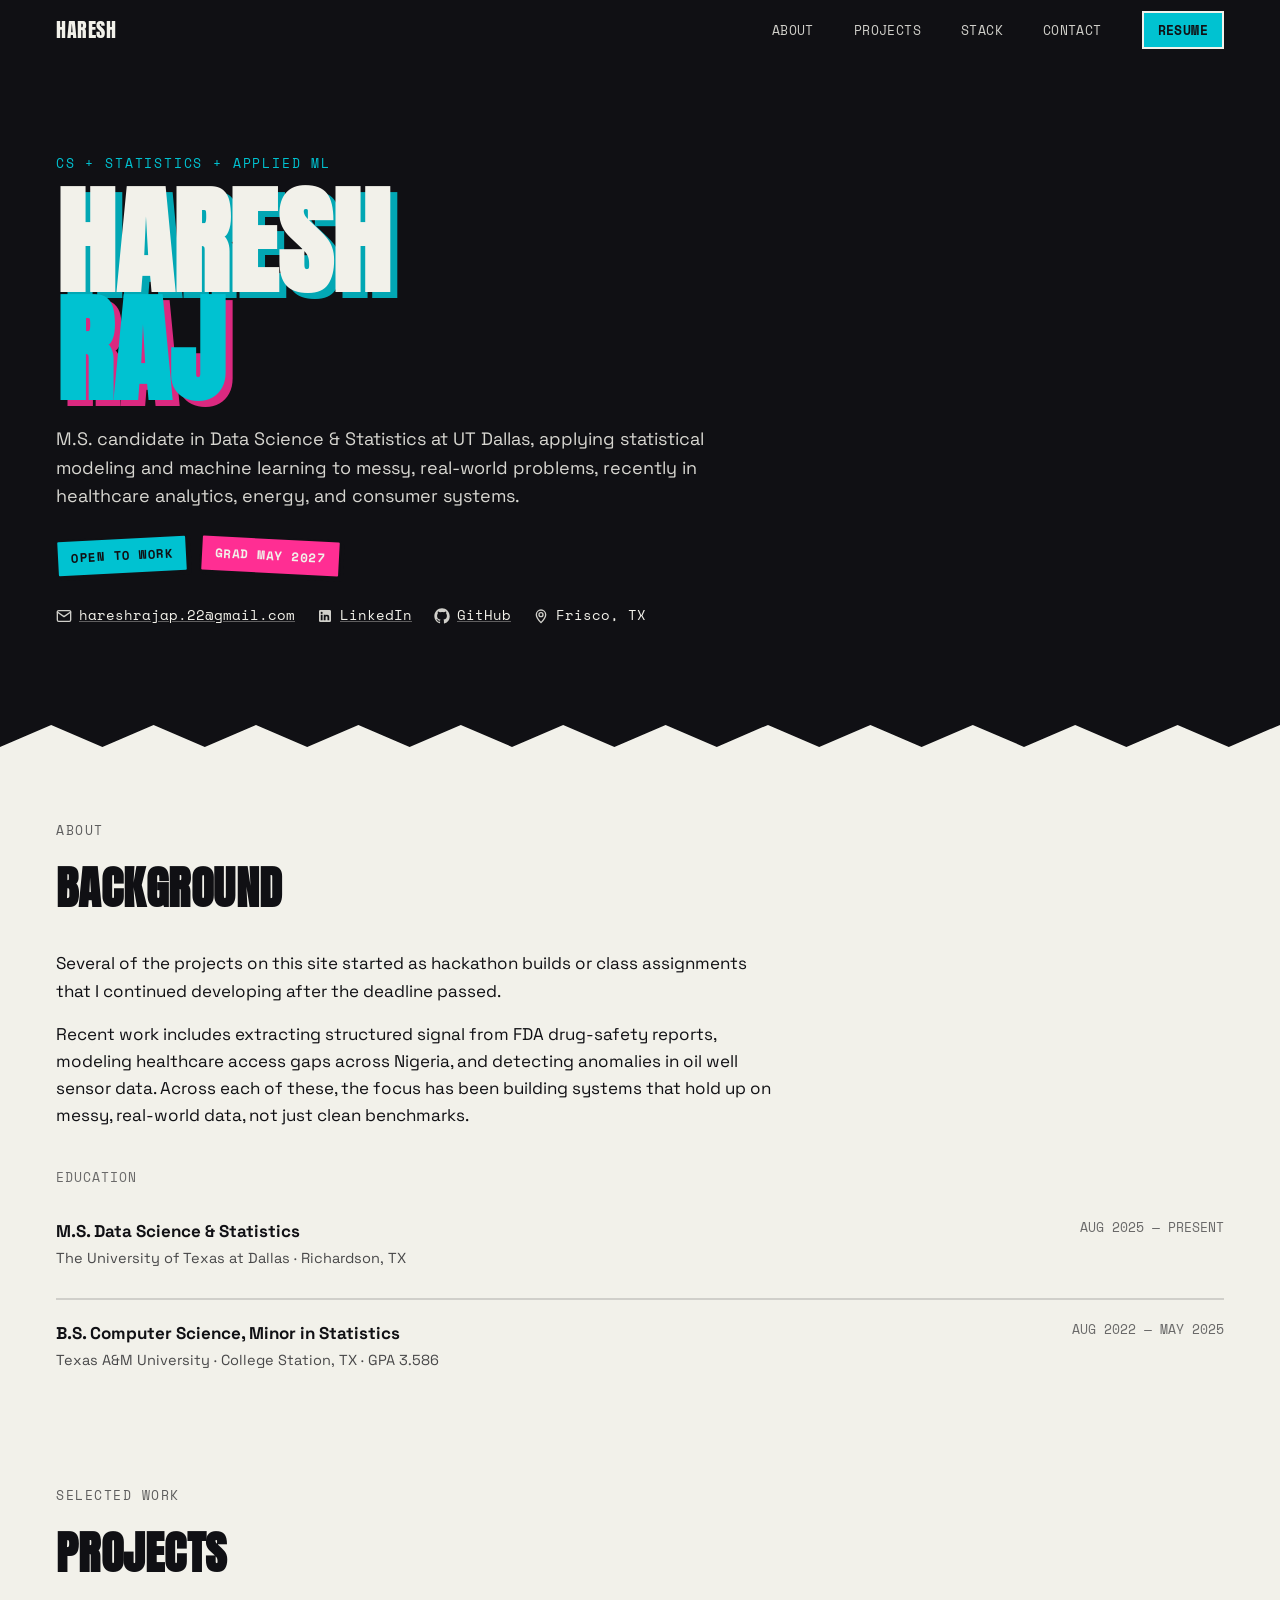
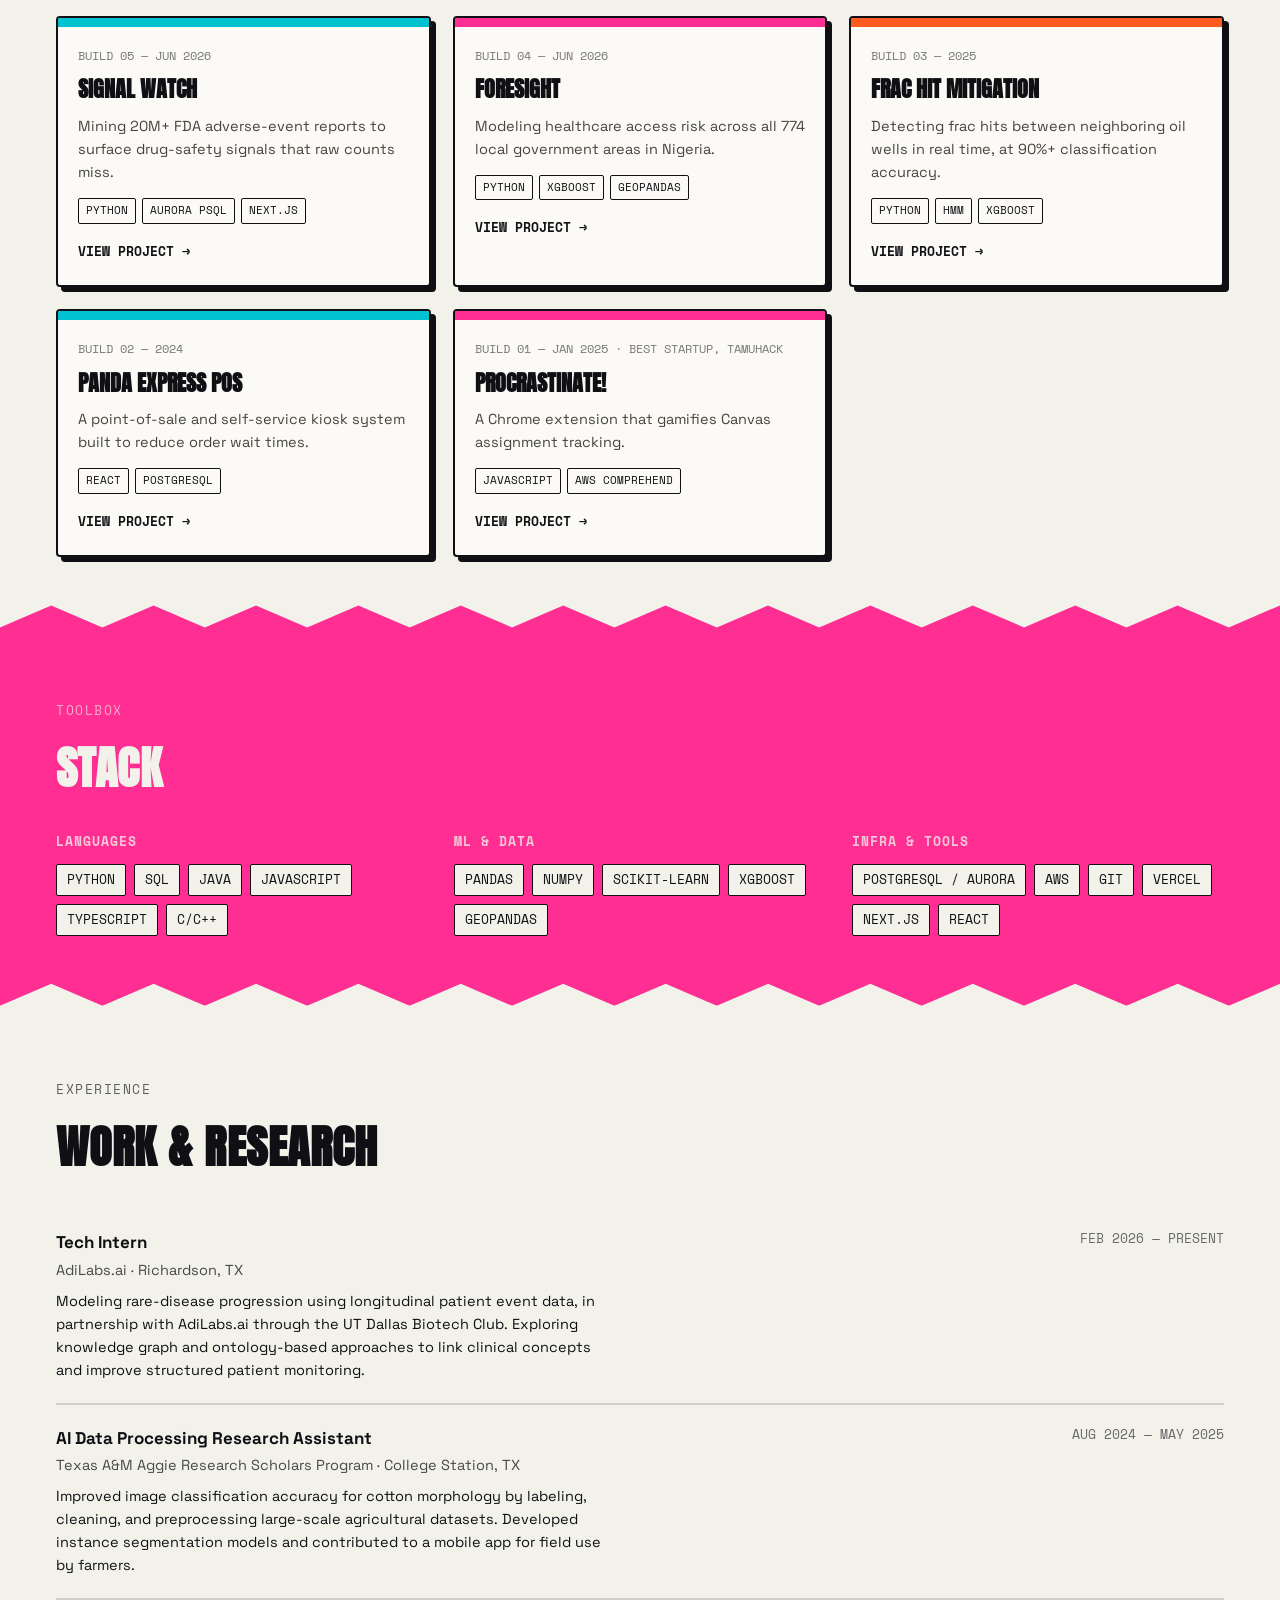
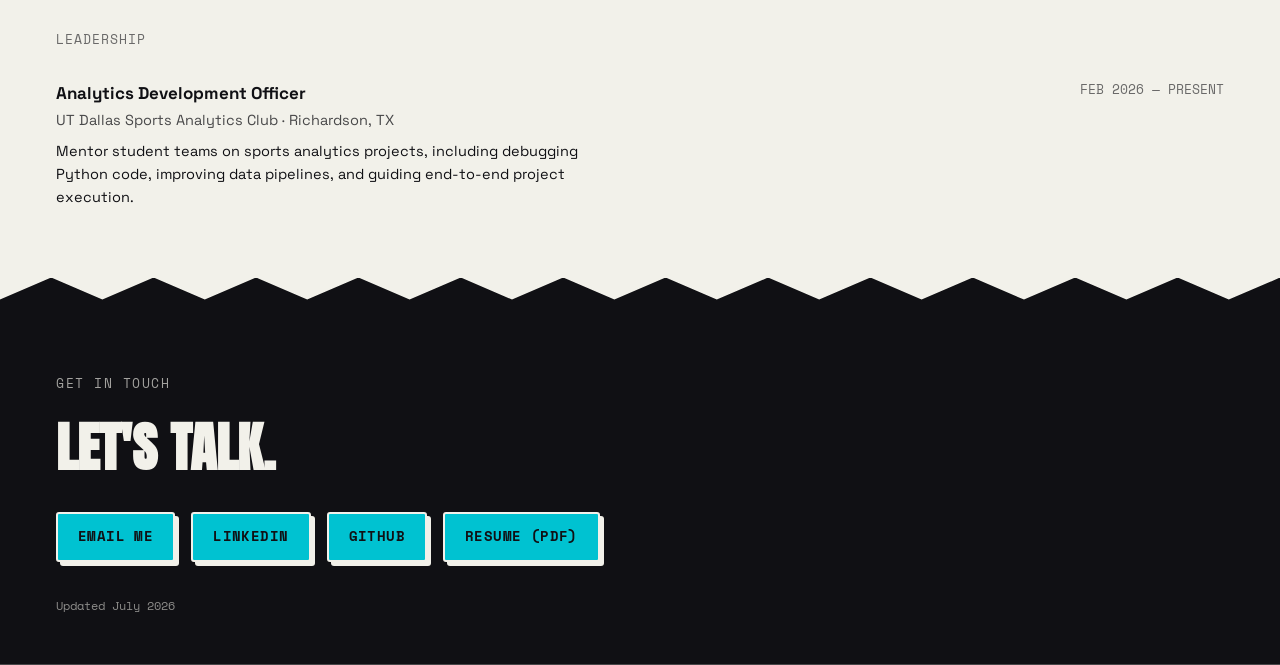
==== index.html @ c1912ec4 "Add files via upload" ====
<!DOCTYPE html>
<html lang="en">
<head>
<meta charset="UTF-8">
<meta name="viewport" content="width=device-width, initial-scale=1.0">
<title>Haresh Raj — Data Science &amp; Applied ML</title>
<meta name="description" content="Haresh Raj. M.S. Data Science &amp; Statistics candidate at UT Dallas. Projects in pharmacovigilance, healthcare access modeling, and applied ML.">
<link rel="preconnect" href="https://fonts.googleapis.com">
<link rel="preconnect" href="https://fonts.gstatic.com" crossorigin>
<link href="https://fonts.googleapis.com/css2?family=Anton&family=Space+Grotesk:wght@400;500;600;700&family=Space+Mono:wght@400;700&display=swap" rel="stylesheet">
<link rel="stylesheet" href="assets/style.css">
</head>
<body>

<nav class="nav">
  <div class="nav-inner">
    <a href="index.html" class="nav-logo">HARESH</a>
    <button class="nav-toggle mono" aria-label="Toggle menu">MENU</button>
    <ul class="nav-links">
      <li><a href="#about">About</a></li>
      <li><a href="#projects">Projects</a></li>
      <li><a href="#stack">Stack</a></li>
      <li><a href="#contact">Contact</a></li>
      <li><a class="btn-sm" href="assets/Haresh_Raj_Resume.pdf" target="_blank" rel="noopener">Resume</a></li>
    </ul>
  </div>
</nav>

<header class="hero panel-ink">
  <div class="wrap hero-inner">
    <p class="hero-eyebrow">CS + STATISTICS + APPLIED ML</p>
    <h1 class="hero-name">
      <span class="line l1" data-text="HARESH">HARESH</span>
      <span class="line l2" data-text="RAJ">RAJ</span>
    </h1>
    <p class="hero-sub">M.S. candidate in Data Science &amp; Statistics at UT Dallas, applying statistical modeling and machine learning to messy, real-world problems, recently in healthcare analytics, energy, and consumer systems.</p>
    <div class="hero-badges">
      <span class="sticker">Open to work</span>
      <span class="sticker secondary" style="transform: rotate(3deg);">Grad May 2027</span>
    </div>
    <div class="hero-contact">
      <a href="mailto:hareshrajap.22@gmail.com">
        <svg width="16" height="16" viewBox="0 0 24 24" fill="none" stroke="currentColor" stroke-width="2" stroke-linecap="round" stroke-linejoin="round"><rect x="2" y="4" width="20" height="16" rx="2"/><path d="m22 6-10 7L2 6"/></svg>
        hareshrajap.22@gmail.com
      </a>
      <a href="https://linkedin.com/in/haresh-raj-2aa63824a/" target="_blank" rel="noopener">
        <svg width="16" height="16" viewBox="0 0 24 24" fill="currentColor"><path d="M19 3a2 2 0 0 1 2 2v14a2 2 0 0 1-2 2H5a2 2 0 0 1-2-2V5a2 2 0 0 1 2-2h14zM8.34 18.34V10H5.67v8.34h2.67zM7 8.9a1.55 1.55 0 1 0 0-3.1 1.55 1.55 0 0 0 0 3.1zm11.34 9.44v-4.62c0-2.47-1.32-3.62-3.08-3.62-1.42 0-2.06.78-2.41 1.33v-1.14h-2.67c.04.75 0 8.05 0 8.05h2.67v-4.5c0-.24.02-.48.09-.65.2-.48.65-.98 1.4-.98.99 0 1.39.75 1.39 1.85v4.28h2.67z"/></svg>
        LinkedIn
      </a>
      <a href="https://github.com/hareshraj" target="_blank" rel="noopener">
        <svg width="16" height="16" viewBox="0 0 24 24" fill="currentColor"><path d="M12 .5C5.73.5.5 5.74.5 12.02c0 5.1 3.29 9.42 7.86 10.96.57.1.78-.25.78-.55 0-.27-.01-1.16-.02-2.1-3.2.7-3.88-1.36-3.88-1.36-.52-1.33-1.28-1.68-1.28-1.68-1.04-.71.08-.7.08-.7 1.15.08 1.76 1.18 1.76 1.18 1.03 1.75 2.7 1.25 3.36.96.1-.75.4-1.25.73-1.54-2.56-.29-5.26-1.28-5.26-5.7 0-1.26.45-2.29 1.18-3.1-.12-.29-.51-1.46.11-3.05 0 0 .97-.31 3.18 1.18a11.1 11.1 0 0 1 2.9-.39c.98 0 1.97.13 2.9.39 2.2-1.49 3.17-1.18 3.17-1.18.63 1.59.24 2.76.12 3.05.74.81 1.18 1.84 1.18 3.1 0 4.43-2.7 5.41-5.28 5.69.42.36.78 1.08.78 2.18 0 1.58-.01 2.85-.01 3.24 0 .3.2.66.79.55A10.53 10.53 0 0 0 23.5 12C23.5 5.74 18.27.5 12 .5z"/></svg>
        GitHub
      </a>
      <span class="loc">
        <svg width="16" height="16" viewBox="0 0 24 24" fill="none" stroke="currentColor" stroke-width="2" stroke-linecap="round" stroke-linejoin="round"><path d="M12 22s7-7.58 7-12a7 7 0 1 0-14 0c0 4.42 7 12 7 12z"/><circle cx="12" cy="10" r="3"/></svg>
        Frisco, TX
      </span>
    </div>
  </div>
</header>

<section id="about" class="panel-paper zig-top tight-bottom reveal">
  <div class="wrap">
    <p class="eyebrow">About</p>
    <h2 class="section-title">Background</h2>
    <div class="about-text">
      <p>Several of the projects on this site started as hackathon builds or class assignments that I continued developing after the deadline passed.</p>
      <p>Recent work includes extracting structured signal from FDA drug-safety reports, modeling healthcare access gaps across Nigeria, and detecting anomalies in oil well sensor data. Across each of these, the focus has been building systems that hold up on messy, real-world data, not just clean benchmarks.</p>
    </div>

    <p class="proj-section-label" style="margin-top:38px;">Education</p>
    <div class="exp-entry">
      <div class="exp-head">
        <span class="exp-role">M.S. Data Science &amp; Statistics</span>
        <span class="exp-date mono">AUG 2025 — PRESENT</span>
      </div>
      <p class="exp-org">The University of Texas at Dallas · Richardson, TX</p>
    </div>
    <div class="exp-entry">
      <div class="exp-head">
        <span class="exp-role">B.S. Computer Science, Minor in Statistics</span>
        <span class="exp-date mono">AUG 2022 — MAY 2025</span>
      </div>
      <p class="exp-org">Texas A&amp;M University · College Station, TX · GPA 3.586</p>
    </div>
  </div>
</section>

<section id="projects" class="panel-paper tight-top reveal">
  <div class="wrap">
    <p class="eyebrow">Selected work</p>
    <h2 class="section-title">Projects</h2>
    <div class="proj-grid">

      <a class="card" href="projects/signal-watch.html">
        <div class="card-strip" style="background: var(--cyan);"></div>
        <div class="card-body">
          <p class="card-file mono">BUILD 05 — JUN 2026</p>
          <h3 class="card-title">Signal Watch</h3>
          <p class="card-tagline">Mining 20M+ FDA adverse-event reports to surface drug-safety signals that raw counts miss.</p>
          <div class="card-tags"><span class="chip">Python</span><span class="chip">Aurora PSQL</span><span class="chip">Next.js</span></div>
          <span class="card-link">View project →</span>
        </div>
      </a>

      <a class="card" href="projects/foresight.html">
        <div class="card-strip" style="background: var(--pink);"></div>
        <div class="card-body">
          <p class="card-file mono">BUILD 04 — JUN 2026</p>
          <h3 class="card-title">Foresight</h3>
          <p class="card-tagline">Modeling healthcare access risk across all 774 local government areas in Nigeria.</p>
          <div class="card-tags"><span class="chip">Python</span><span class="chip">XGBoost</span><span class="chip">GeoPandas</span></div>
          <span class="card-link">View project →</span>
        </div>
      </a>

      <a class="card" href="projects/frac-hit-mitigation.html">
        <div class="card-strip" style="background: var(--orange);"></div>
        <div class="card-body">
          <p class="card-file mono">BUILD 03 — 2025</p>
          <h3 class="card-title">Frac Hit Mitigation</h3>
          <p class="card-tagline">Detecting frac hits between neighboring oil wells in real time, at 90%+ classification accuracy.</p>
          <div class="card-tags"><span class="chip">Python</span><span class="chip">HMM</span><span class="chip">XGBoost</span></div>
          <span class="card-link">View project →</span>
        </div>
      </a>

      <a class="card" href="projects/panda-express-pos.html">
        <div class="card-strip" style="background: var(--cyan);"></div>
        <div class="card-body">
          <p class="card-file mono">BUILD 02 — 2024</p>
          <h3 class="card-title">Panda Express POS</h3>
          <p class="card-tagline">A point-of-sale and self-service kiosk system built to reduce order wait times.</p>
          <div class="card-tags"><span class="chip">React</span><span class="chip">PostgreSQL</span></div>
          <span class="card-link">View project →</span>
        </div>
      </a>

      <a class="card" href="projects/procrastinate.html">
        <div class="card-strip" style="background: var(--pink);"></div>
        <div class="card-body">
          <p class="card-file mono">BUILD 01 — JAN 2025 · BEST STARTUP, TAMUHACK</p>
          <h3 class="card-title">ProcrastiNATE!</h3>
          <p class="card-tagline">A Chrome extension that gamifies Canvas assignment tracking.</p>
          <div class="card-tags"><span class="chip">JavaScript</span><span class="chip">AWS Comprehend</span></div>
          <span class="card-link">View project →</span>
        </div>
      </a>

    </div>
  </div>
</section>

<section id="stack" class="panel-pink zig-top reveal">
  <div class="wrap">
    <p class="eyebrow">Toolbox</p>
    <h2 class="section-title">Stack</h2>
    <div class="stack-grid">
      <div class="stack-group">
        <h3 class="mono">Languages</h3>
        <div class="chip-row">
          <span class="chip">Python</span><span class="chip">SQL</span><span class="chip">Java</span><span class="chip">JavaScript</span><span class="chip">TypeScript</span><span class="chip">C/C++</span>
        </div>
      </div>
      <div class="stack-group">
        <h3 class="mono">ML &amp; Data</h3>
        <div class="chip-row">
          <span class="chip">pandas</span><span class="chip">NumPy</span><span class="chip">scikit-learn</span><span class="chip">XGBoost</span><span class="chip">GeoPandas</span>
        </div>
      </div>
      <div class="stack-group">
        <h3 class="mono">Infra &amp; Tools</h3>
        <div class="chip-row">
          <span class="chip">PostgreSQL / Aurora</span><span class="chip">AWS</span><span class="chip">Git</span><span class="chip">Vercel</span><span class="chip">Next.js</span><span class="chip">React</span>
        </div>
      </div>
    </div>
  </div>
</section>

<section class="panel-paper zig-top reveal">
  <div class="wrap">
    <p class="eyebrow">Experience</p>
    <h2 class="section-title">Work &amp; Research</h2>

    <div class="exp-entry">
      <div class="exp-head">
        <span class="exp-role">Tech Intern</span>
        <span class="exp-date mono">FEB 2026 — PRESENT</span>
      </div>
      <p class="exp-org">AdiLabs.ai · Richardson, TX</p>
      <p class="exp-desc">Modeling rare-disease progression using longitudinal patient event data, in partnership with AdiLabs.ai through the UT Dallas Biotech Club. Exploring knowledge graph and ontology-based approaches to link clinical concepts and improve structured patient monitoring.</p>
    </div>

    <div class="exp-entry">
      <div class="exp-head">
        <span class="exp-role">AI Data Processing Research Assistant</span>
        <span class="exp-date mono">AUG 2024 — MAY 2025</span>
      </div>
      <p class="exp-org">Texas A&amp;M Aggie Research Scholars Program · College Station, TX</p>
      <p class="exp-desc">Improved image classification accuracy for cotton morphology by labeling, cleaning, and preprocessing large-scale agricultural datasets. Developed instance segmentation models and contributed to a mobile app for field use by farmers.</p>
    </div>

    <p class="proj-section-label" style="margin-top:30px;">Leadership</p>
    <div class="exp-entry">
      <div class="exp-head">
        <span class="exp-role">Analytics Development Officer</span>
        <span class="exp-date mono">FEB 2026 — PRESENT</span>
      </div>
      <p class="exp-org">UT Dallas Sports Analytics Club · Richardson, TX</p>
      <p class="exp-desc">Mentor student teams on sports analytics projects, including debugging Python code, improving data pipelines, and guiding end-to-end project execution.</p>
    </div>
  </div>
</section>

<footer id="contact" class="panel-ink zig-top reveal">
  <div class="wrap">
    <p class="eyebrow">Get in touch</p>
    <h2 class="footer-title">Let's talk.</h2>
    <div class="footer-links">
      <a class="btn on-dark" href="mailto:hareshrajap.22@gmail.com">Email me</a>
      <a class="btn on-dark" href="https://linkedin.com/in/haresh-raj-2aa63824a/" target="_blank" rel="noopener">LinkedIn</a>
      <a class="btn on-dark" href="https://github.com/hareshraj" target="_blank" rel="noopener">GitHub</a>
      <a class="btn on-dark" href="assets/Haresh_Raj_Resume.pdf" target="_blank" rel="noopener">Resume (PDF)</a>
    </div>
    <p class="footer-bottom">Updated July 2026</p>
  </div>
</footer>

<script src="assets/main.js"></script>
</body>
</html>
---- assets/style.css ----
/* ============================================
   Haresh Raj — Portfolio
   Design system: bold color-blocked panels,
   halftone texture, jagged panel seams, sticker tags.
   ============================================ */

:root{
  --ink: #101014;
  --paper: #F2F1EA;
  --orange: #FF5A1F;
  --pink: #FF2E93;
  --cyan: #00C2D1;
  --line: rgba(16,16,20,0.14);

  /* color roles: cyan primary, pink secondary, orange used sparingly as a third accent */
  --primary: var(--cyan);
  --secondary: var(--pink);
  --tertiary: var(--orange);

  --font-display: 'Anton', sans-serif;
  --font-body: 'Space Grotesk', sans-serif;
  --font-mono: 'Space Mono', monospace;
}

*, *::before, *::after{ box-sizing: border-box; }
html{ scroll-behavior: smooth; }
body{
  margin: 0;
  background: var(--paper);
  color: var(--ink);
  font-family: var(--font-body);
  font-size: 16px;
  line-height: 1.6;
  -webkit-font-smoothing: antialiased;
}
img{ max-width: 100%; display: block; }
a{ color: inherit; }
h1, h2, h3{ margin: 0; }
p{ margin: 0; }

a:focus-visible, button:focus-visible, .card:focus-visible{
  outline: 3px solid var(--orange);
  outline-offset: 3px;
}

.mono{ font-family: var(--font-mono); }
.display{ font-family: var(--font-display); text-transform: uppercase; letter-spacing: 0.01em; }

.wrap{
  max-width: 1240px;
  margin: 0 auto;
  padding: 0 36px;
}

/* ---------- nav ---------- */
.nav{
  position: sticky;
  top: 0;
  z-index: 50;
  background: var(--ink);
  border-bottom: 3px solid var(--ink);
}
.nav-inner{
  max-width: 1240px;
  margin: 0 auto;
  padding: 14px 36px;
  display: flex;
  align-items: center;
  justify-content: space-between;
}
.nav-logo{
  color: var(--paper);
  font-family: var(--font-display);
  font-size: 20px;
  letter-spacing: 0.03em;
  text-decoration: none;
}
.nav-links{
  display: flex;
  align-items: center;
  gap: 40px;
  list-style: none;
  margin: 0;
  padding: 0;
}
.nav-links a{
  color: var(--paper);
  text-decoration: none;
  font-family: var(--font-mono);
  font-size: 13px;
  letter-spacing: 0.03em;
  text-transform: uppercase;
  opacity: 0.85;
}
.nav-links a:hover{ opacity: 1; color: var(--cyan); }
.nav-links .btn-sm{
  background: var(--primary);
  color: var(--ink);
  padding: 7px 14px;
  border: 2px solid var(--paper);
  opacity: 1;
  font-weight: 700;
}
.nav-toggle{
  display: none;
  background: none;
  border: 2px solid var(--paper);
  color: var(--paper);
  font-family: var(--font-mono);
  font-size: 12px;
  padding: 6px 10px;
  cursor: pointer;
}
@media (max-width: 720px){
  .nav-links{
    position: fixed;
    top: 53px; left: 0; right: 0;
    background: var(--ink);
    flex-direction: column;
    align-items: flex-start;
    gap: 0;
    padding: 0;
    max-height: 0;
    overflow: hidden;
    transition: max-height 0.25s ease;
    border-bottom: 3px solid var(--primary);
  }
  .nav-links.open{ max-height: 320px; }
  .nav-links li{ width: 100%; }
  .nav-links a{ display: block; padding: 14px 28px; border-top: 1px solid rgba(242,241,234,0.12); }
  .nav-toggle{ display: block; }
}

/* ---------- sticker / badge ---------- */
.sticker{
  display: inline-block;
  font-family: var(--font-mono);
  font-weight: 700;
  font-size: 12.5px;
  letter-spacing: 0.04em;
  text-transform: uppercase;
  padding: 7px 13px;
  border: 2.5px solid var(--ink);
  border-radius: 3px;
  box-shadow: 3px 3px 0 var(--ink);
  background: var(--primary);
  color: var(--ink);
  transform: rotate(-3deg);
}
.sticker.secondary{ background: var(--secondary); color: var(--paper); }
.sticker.tertiary{ background: var(--tertiary); color: var(--ink); }

/* ---------- buttons ---------- */
.btn{
  display: inline-flex;
  align-items: center;
  gap: 8px;
  font-family: var(--font-mono);
  font-weight: 700;
  font-size: 13.5px;
  letter-spacing: 0.03em;
  text-transform: uppercase;
  text-decoration: none;
  padding: 12px 20px;
  border: 2.5px solid var(--ink);
  border-radius: 3px;
  background: var(--paper);
  color: var(--ink);
  box-shadow: 4px 4px 0 var(--ink);
  transition: transform 0.15s ease, box-shadow 0.15s ease;
  cursor: pointer;
}
.btn:hover{ transform: translate(-2px,-2px); box-shadow: 6px 6px 0 var(--ink); }
.btn.solid{ background: var(--ink); color: var(--paper); }
.btn.on-dark{ background: var(--primary); color: var(--ink); box-shadow: 4px 4px 0 var(--paper); border-color: var(--paper); }
.btn.on-dark:hover{ box-shadow: 6px 6px 0 var(--paper); }

/* ---------- section / panel system ---------- */
section{ position: relative; padding: 76px 0 70px; }

.panel-ink{ background: var(--ink); color: var(--paper); }
.panel-cyan{ background: var(--cyan); color: var(--ink); }
.panel-pink{ background: var(--pink); color: var(--paper); }
.panel-orange{ background: var(--orange); color: var(--ink); }
.panel-paper{ background: var(--paper); color: var(--ink); }

/* jagged seam biting into the section above */
.zig-top{
  margin-top: -22px;
  clip-path: polygon(
    0% 22px, 4% 0, 8% 22px, 12% 0, 16% 22px, 20% 0, 24% 22px, 28% 0,
    32% 22px, 36% 0, 40% 22px, 44% 0, 48% 22px, 52% 0, 56% 22px, 60% 0,
    64% 22px, 68% 0, 72% 22px, 76% 0, 80% 22px, 84% 0, 88% 22px, 92% 0,
    96% 22px, 100% 0, 100% 100%, 0 100%
  );
  padding-top: 96px;
}


.tight-bottom{ padding-bottom: 40px; }
.tight-top{ padding-top: 46px; }

.eyebrow{
  font-family: var(--font-mono);
  font-size: 12.5px;
  letter-spacing: 0.12em;
  text-transform: uppercase;
  opacity: 0.65;
  margin: 0 0 10px;
}
.section-title{
  font-family: var(--font-display);
  font-size: clamp(30px, 4.6vw, 46px);
  text-transform: uppercase;
  letter-spacing: 0.01em;
  margin: 0 0 26px;
}

/* ---------- reveal ---------- */
/* Visible by default. JS adds .pre on load (hides, ready to animate),
   then .in on scroll-into-view. If JS fails to load, content just
   stays visible with no animation, instead of staying hidden forever. */
.reveal.pre{ opacity: 0; transform: translateY(16px); }
.reveal.pre.in{ opacity: 1; transform: none; }
.reveal{ transition: opacity 0.55s ease, transform 0.55s ease; }
@media (prefers-reduced-motion: reduce){ .reveal.pre{ opacity: 1; transform: none; transition: none; } }

/* ---------- hero ---------- */
.hero{
  padding-top: 90px;
  padding-bottom: 120px;
  position: relative;
  overflow: hidden;
}
.hero-inner{ position: relative; z-index: 2; }
.hero-eyebrow{
  font-family: var(--font-mono);
  font-size: 13px;
  letter-spacing: 0.14em;
  text-transform: uppercase;
  color: var(--primary);
  margin: 0 0 14px;
}
.hero-name{
  font-family: var(--font-display);
  font-size: clamp(52px, 11vw, 118px);
  line-height: 0.92;
  text-transform: uppercase;
  margin: 0 0 20px;
}
.hero-name .line{
  position: relative;
  z-index: 1;
  display: block;
}
.hero-name .line::before{
  content: attr(data-text);
  position: absolute;
  left: 7px; top: 6px;
  z-index: -1;
  opacity: 0.85;
}
.hero-name .line.l1{ color: var(--paper); }
.hero-name .line.l1::before{ color: var(--primary); }
.hero-name .line.l2{ color: var(--primary); }
.hero-name .line.l2::before{ color: var(--secondary); }
.hero-sub{
  max-width: 56ch;
  font-size: 18px;
  color: rgba(242,241,234,0.88);
  margin: 0 0 26px;
}
.hero-badges{ display: flex; flex-wrap: wrap; gap: 12px; margin-bottom: 30px; }
.hero-contact{
  display: flex; flex-wrap: wrap; align-items: center; gap: 8px 22px;
  font-family: var(--font-mono); font-size: 13.5px;
}
.hero-contact a{
  display: inline-flex; align-items: center; gap: 7px;
  text-decoration: underline; text-decoration-color: rgba(242,241,234,0.35); color: var(--paper);
}
.hero-contact a:hover{ text-decoration-color: var(--primary); color: var(--primary); }
.hero-contact a svg{ flex-shrink: 0; opacity: 0.85; }
.hero-contact a:hover svg{ opacity: 1; }
.hero-contact .loc{
  display: inline-flex; align-items: center; gap: 7px;
  color: var(--paper);
}
.hero-contact .loc svg{ flex-shrink: 0; opacity: 0.85; }

/* ---------- about ---------- */
.about-text{ max-width: 66ch; font-size: 17px; }
.about-text p{ margin: 0 0 16px; }
.stat-row{ display: flex; flex-wrap: wrap; gap: 14px; margin-top: 28px; }
.stat{
  border: 2.5px solid var(--ink); border-radius: 3px;
  padding: 12px 16px; min-width: 140px;
}
.stat b{ display: block; font-family: var(--font-display); font-size: 26px; }
.stat span{ font-family: var(--font-mono); font-size: 11.5px; text-transform: uppercase; letter-spacing: 0.04em; opacity: 0.7; }

/* ---------- currently strip ---------- */
.now-list{ list-style: none; margin: 0; padding: 0; display: grid; gap: 14px; }
.now-list li{
  display: flex; gap: 12px; align-items: baseline;
  font-size: 16px; font-weight: 500;
  padding-bottom: 14px; border-bottom: 2px solid rgba(16,16,20,0.18);
}
.now-list li:last-child{ border-bottom: none; padding-bottom: 0; }
.now-list .tag-mark{
  font-family: var(--font-mono); font-size: 12px; font-weight: 700;
  background: var(--ink); color: var(--cyan);
  padding: 2px 7px; border-radius: 2px; flex-shrink: 0;
}

/* ---------- project grid ---------- */
.proj-grid{
  display: grid;
  grid-template-columns: repeat(auto-fit, minmax(280px, 1fr));
  gap: 22px;
}
.card{
  display: block; text-decoration: none; color: var(--ink);
  background: #FBFAF6;
  border: 2.5px solid var(--ink);
  border-radius: 4px;
  box-shadow: 5px 5px 0 var(--ink);
  overflow: hidden;
  transition: transform 0.2s ease, box-shadow 0.2s ease;
}
.card:hover{ transform: translate(-3px,-4px) rotate(-0.4deg); box-shadow: 8px 9px 0 var(--ink); }
.card-strip{ height: 9px; }
.card-body{ padding: 20px 20px 22px; }
.card-file{ font-family: var(--font-mono); font-size: 11.5px; opacity: 0.55; margin-bottom: 6px; }
.card-title{ font-family: var(--font-display); font-size: 22px; text-transform: uppercase; margin-bottom: 8px; }
.card-tagline{ font-size: 14.5px; margin-bottom: 14px; color: #45443c; }
.card-tags{ display: flex; flex-wrap: wrap; gap: 6px; margin-bottom: 14px; }
.chip{
  font-family: var(--font-mono); font-size: 11px; text-transform: uppercase;
  border: 1.5px solid var(--ink); border-radius: 2px; padding: 3px 7px;
}
.card-link{ font-family: var(--font-mono); font-size: 13px; font-weight: 700; text-transform: uppercase; }

/* ---------- stack / skills ---------- */
.stack-grid{ display: grid; grid-template-columns: repeat(auto-fit, minmax(220px, 1fr)); gap: 26px; }
.stack-group h3{
  font-family: var(--font-mono); font-size: 13px; text-transform: uppercase;
  letter-spacing: 0.08em; margin: 0 0 12px; opacity: 0.8;
}
.chip-row{ display: flex; flex-wrap: wrap; gap: 8px; }
.chip-row .chip{
  background: var(--paper); border-color: var(--ink); color: var(--ink); font-size: 12.5px; padding: 5px 10px;
}

/* ---------- experience ---------- */
.exp-entry{ padding: 20px 0; border-bottom: 2px solid rgba(16,16,20,0.15); }
.exp-entry:last-child{ border-bottom: none; }
.exp-head{ display: flex; justify-content: space-between; flex-wrap: wrap; gap: 4px 14px; }
.exp-role{ font-weight: 700; font-size: 17px; }
.exp-org{ font-size: 14.5px; opacity: 0.75; margin: 2px 0 8px; }
.exp-date{ font-family: var(--font-mono); font-size: 12.5px; opacity: 0.6; }
.exp-desc{ font-size: 14.5px; max-width: 62ch; }

/* ---------- footer ---------- */
footer.panel-ink{ padding-bottom: 50px; }
.footer-title{
  font-family: var(--font-display); font-size: clamp(30px,6vw,54px);
  text-transform: uppercase; color: var(--paper); margin-bottom: 22px;
}
.footer-links{ display: flex; flex-wrap: wrap; gap: 16px; margin-bottom: 34px; }
.footer-bottom{
  font-family: var(--font-mono); font-size: 12px; opacity: 0.55; color: var(--paper);
}

/* ============================================
   Project subpage
   ============================================ */
.proj-hero{ padding-top: 46px; padding-bottom: 60px; }
.back-link{
  display: inline-flex; align-items: center; gap: 6px;
  font-family: var(--font-mono); font-size: 12.5px; text-transform: uppercase;
  color: currentColor; text-decoration: none; opacity: 0.75; margin-bottom: 26px;
}
.back-link:hover{ opacity: 1; color: var(--primary); }
.proj-title{
  font-family: var(--font-display); font-size: clamp(38px, 7vw, 70px);
  text-transform: uppercase; color: currentColor; margin-bottom: 14px; line-height: 1;
}
.proj-tagline{ font-size: 17px; color: currentColor; opacity: 0.85; max-width: 58ch; margin-bottom: 22px; }
.proj-meta-label{ font-family: var(--font-mono); color: currentColor; opacity: 0.65; font-size: 12.5px; letter-spacing: 0.08em; margin-bottom: 10px; }
.proj-meta-row{ display: flex; flex-wrap: wrap; gap: 8px; margin-bottom: 26px; }
.proj-meta-row .chip{ border-color: currentColor; color: currentColor; opacity: 0.9; }
.proj-links{ display: flex; gap: 14px; flex-wrap: wrap; }

.shot-frame{
  position: relative;
  border: 3px solid var(--ink);
  border-radius: 4px;
  background: #FBFAF6;
  box-shadow: 6px 6px 0 var(--ink);
  aspect-ratio: 16/10;
  overflow: hidden;
  margin: -66px 0 0;
}
.shot-frame img{ width: 100%; height: 100%; object-fit: cover; }
.shot-placeholder{
  display: none;
  height: 100%; width: 100%;
  flex-direction: column; align-items: center; justify-content: center;
  gap: 10px; text-align: center; padding: 30px;
  background:
    repeating-linear-gradient(45deg, rgba(16,16,20,0.05), rgba(16,16,20,0.05) 10px, transparent 10px, transparent 20px);
}
.shot-placeholder p{ font-family: var(--font-mono); font-size: 13px; color: #55523f; }
.shot-placeholder code{
  background: var(--ink); color: var(--cyan); padding: 3px 8px; border-radius: 2px; font-size: 12px;
}

.proj-body{ max-width: 68ch; font-size: 16.5px; }
.proj-body p{ margin: 0 0 18px; }
.proj-content{ padding-top: 32px; }
.proj-section-label{
  font-family: var(--font-mono); font-size: 12.5px; text-transform: uppercase;
  letter-spacing: 0.08em; opacity: 0.6; margin: 34px 0 10px;
}

.proj-nav{
  display: flex; justify-content: space-between; align-items: center;
  padding: 30px 0; border-top: 2.5px solid var(--ink); margin-top: 20px; flex-wrap: wrap; gap: 14px;
}
.proj-nav a{
  font-family: var(--font-mono); font-size: 13px; text-transform: uppercase; text-decoration: none; font-weight: 700;
}
.proj-nav a:hover{ color: var(--primary); }

@media (max-width: 640px){
  .shot-frame{ margin-top: -30px; }
}
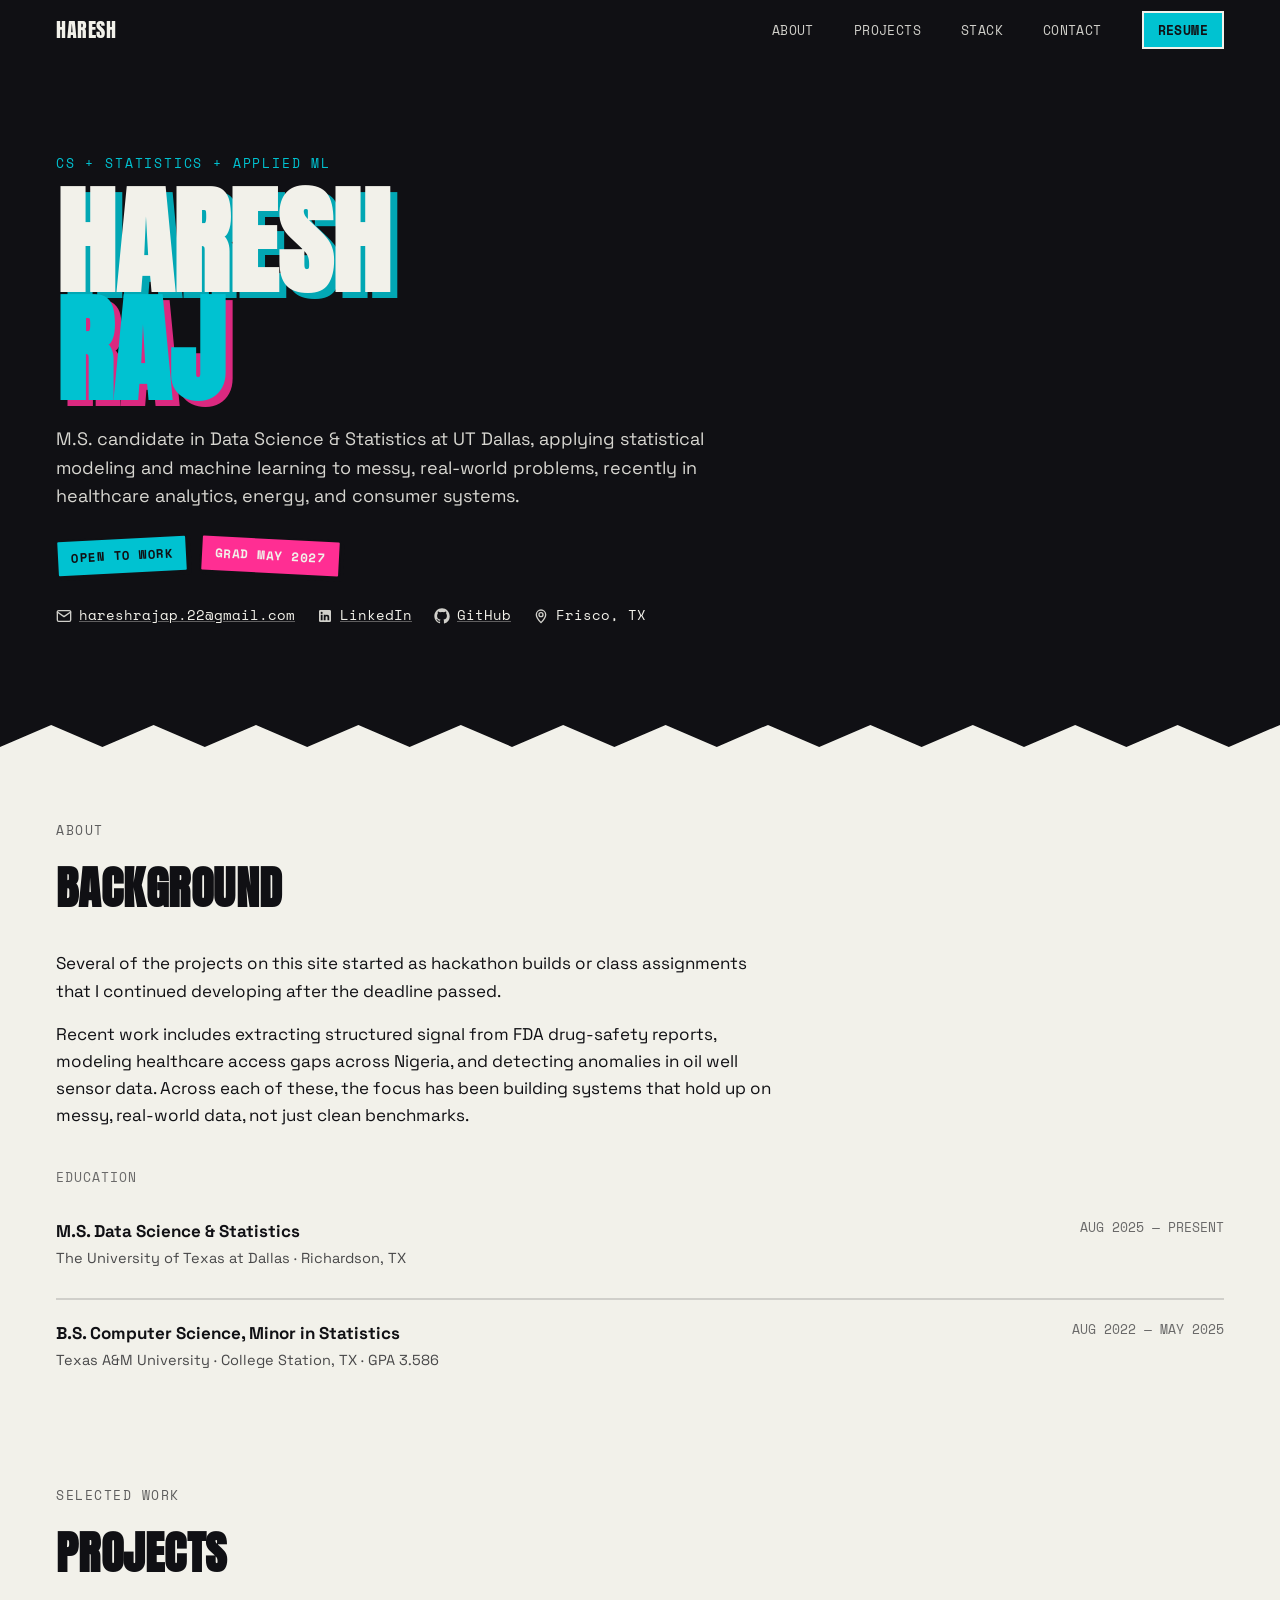
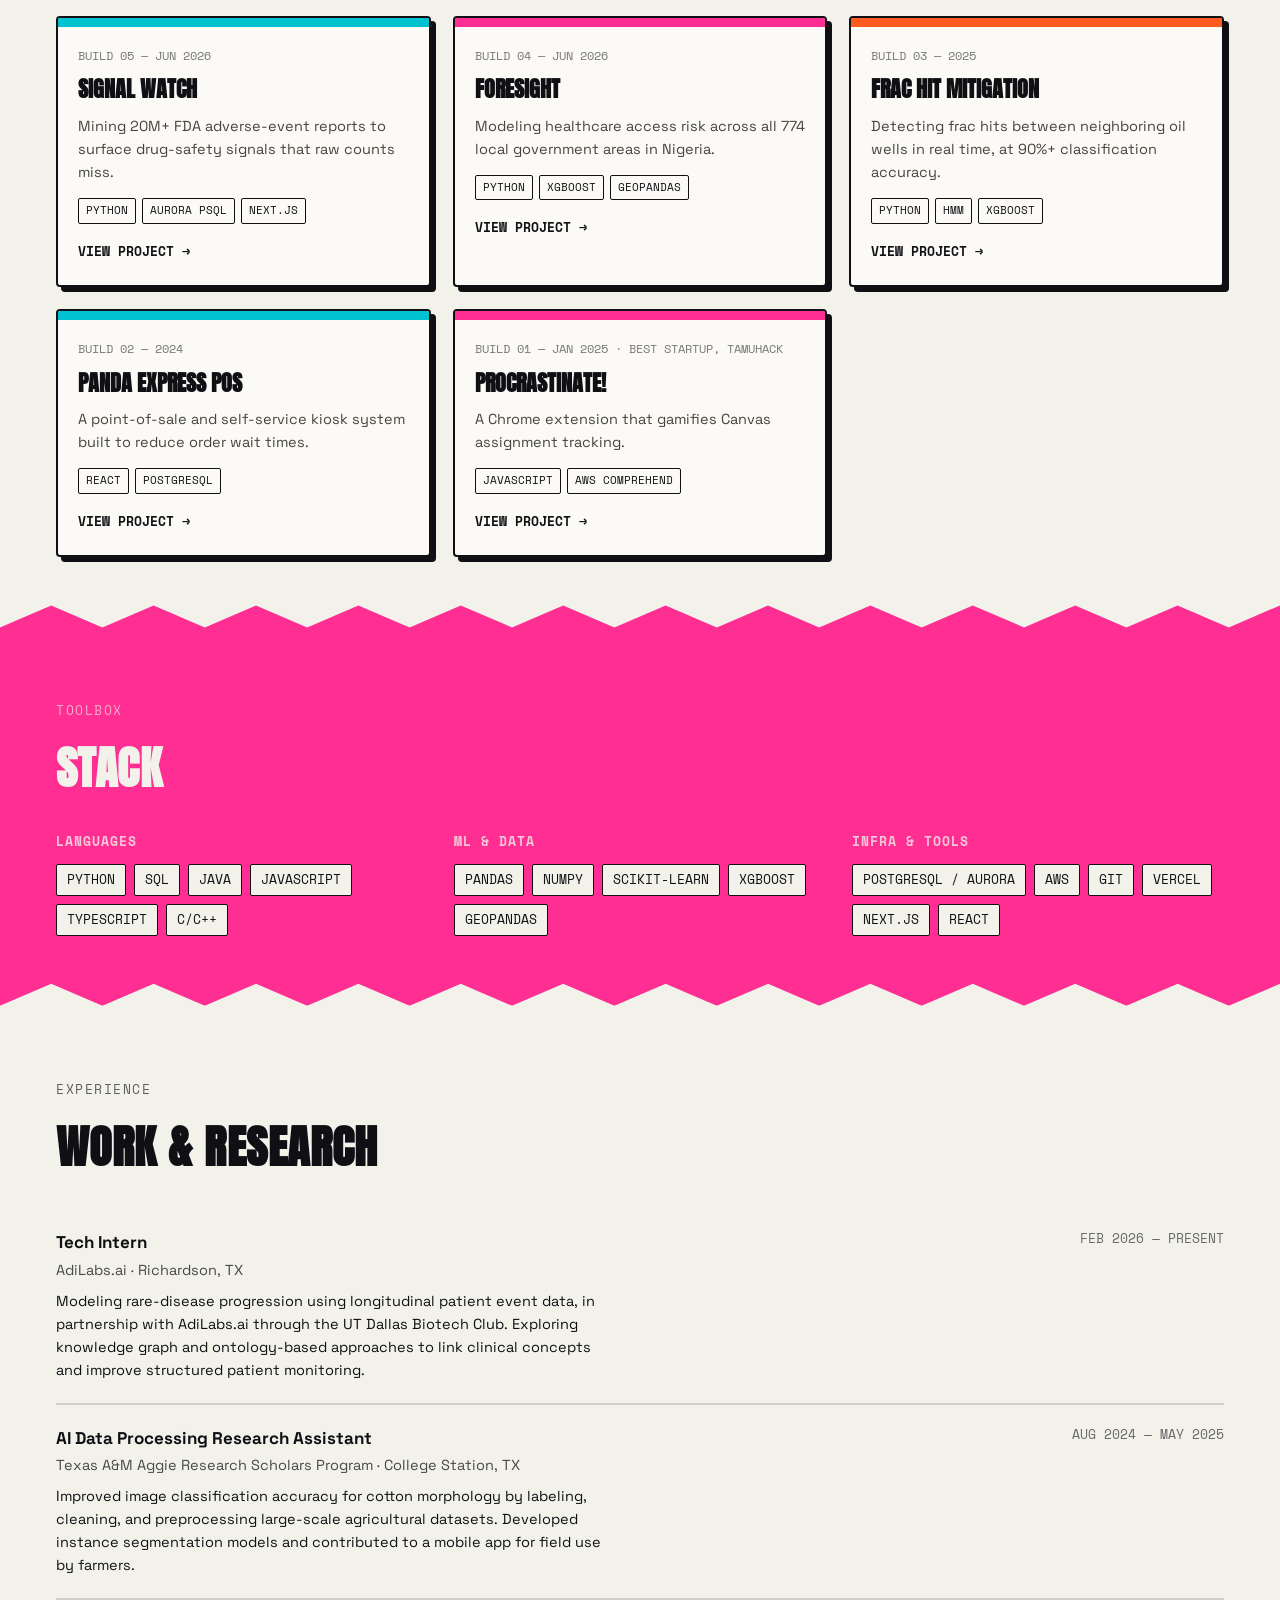
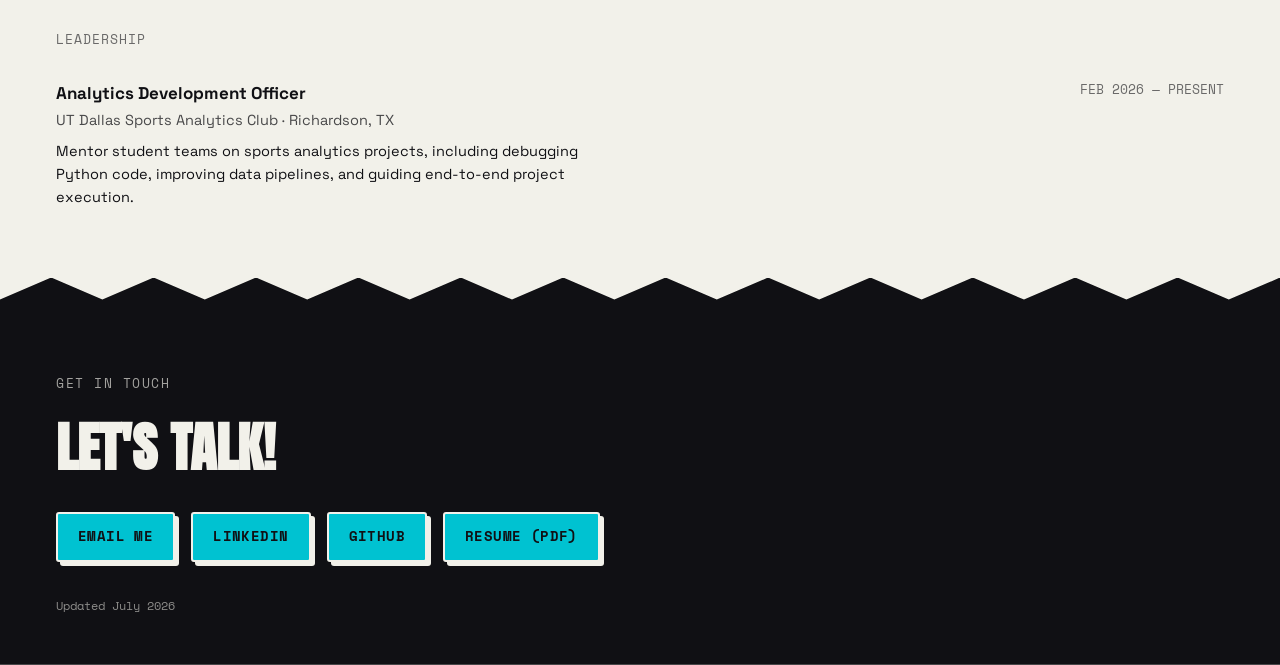
==== commit b51ebd58: "screenshots" ====
--- a/index.html
+++ b/index.html
@@ -8,6 +8,10 @@
 <link rel="preconnect" href="https://fonts.googleapis.com">
 <link rel="preconnect" href="https://fonts.gstatic.com" crossorigin>
 <link href="https://fonts.googleapis.com/css2?family=Anton&family=Space+Grotesk:wght@400;500;600;700&family=Space+Mono:wght@400;700&display=swap" rel="stylesheet">
+<link rel="icon" type="image/x-icon" href="assets/favicon/favicon.ico">
+<link rel="icon" type="image/png" sizes="32x32" href="assets/favicon/favicon-32x32.png">
+<link rel="icon" type="image/png" sizes="16x16" href="assets/favicon/favicon-16x16.png">
+<link rel="apple-touch-icon" sizes="180x180" href="assets/favicon/apple-touch-icon.png">
 <link rel="stylesheet" href="assets/style.css">
 </head>
 <body>
@@ -216,7 +220,7 @@
 <footer id="contact" class="panel-ink zig-top reveal">
   <div class="wrap">
     <p class="eyebrow">Get in touch</p>
-    <h2 class="footer-title">Let's talk.</h2>
+    <h2 class="footer-title">Let's talk!</h2>
     <div class="footer-links">
       <a class="btn on-dark" href="mailto:hareshrajap.22@gmail.com">Email me</a>
       <a class="btn on-dark" href="https://linkedin.com/in/haresh-raj-2aa63824a/" target="_blank" rel="noopener">LinkedIn</a>
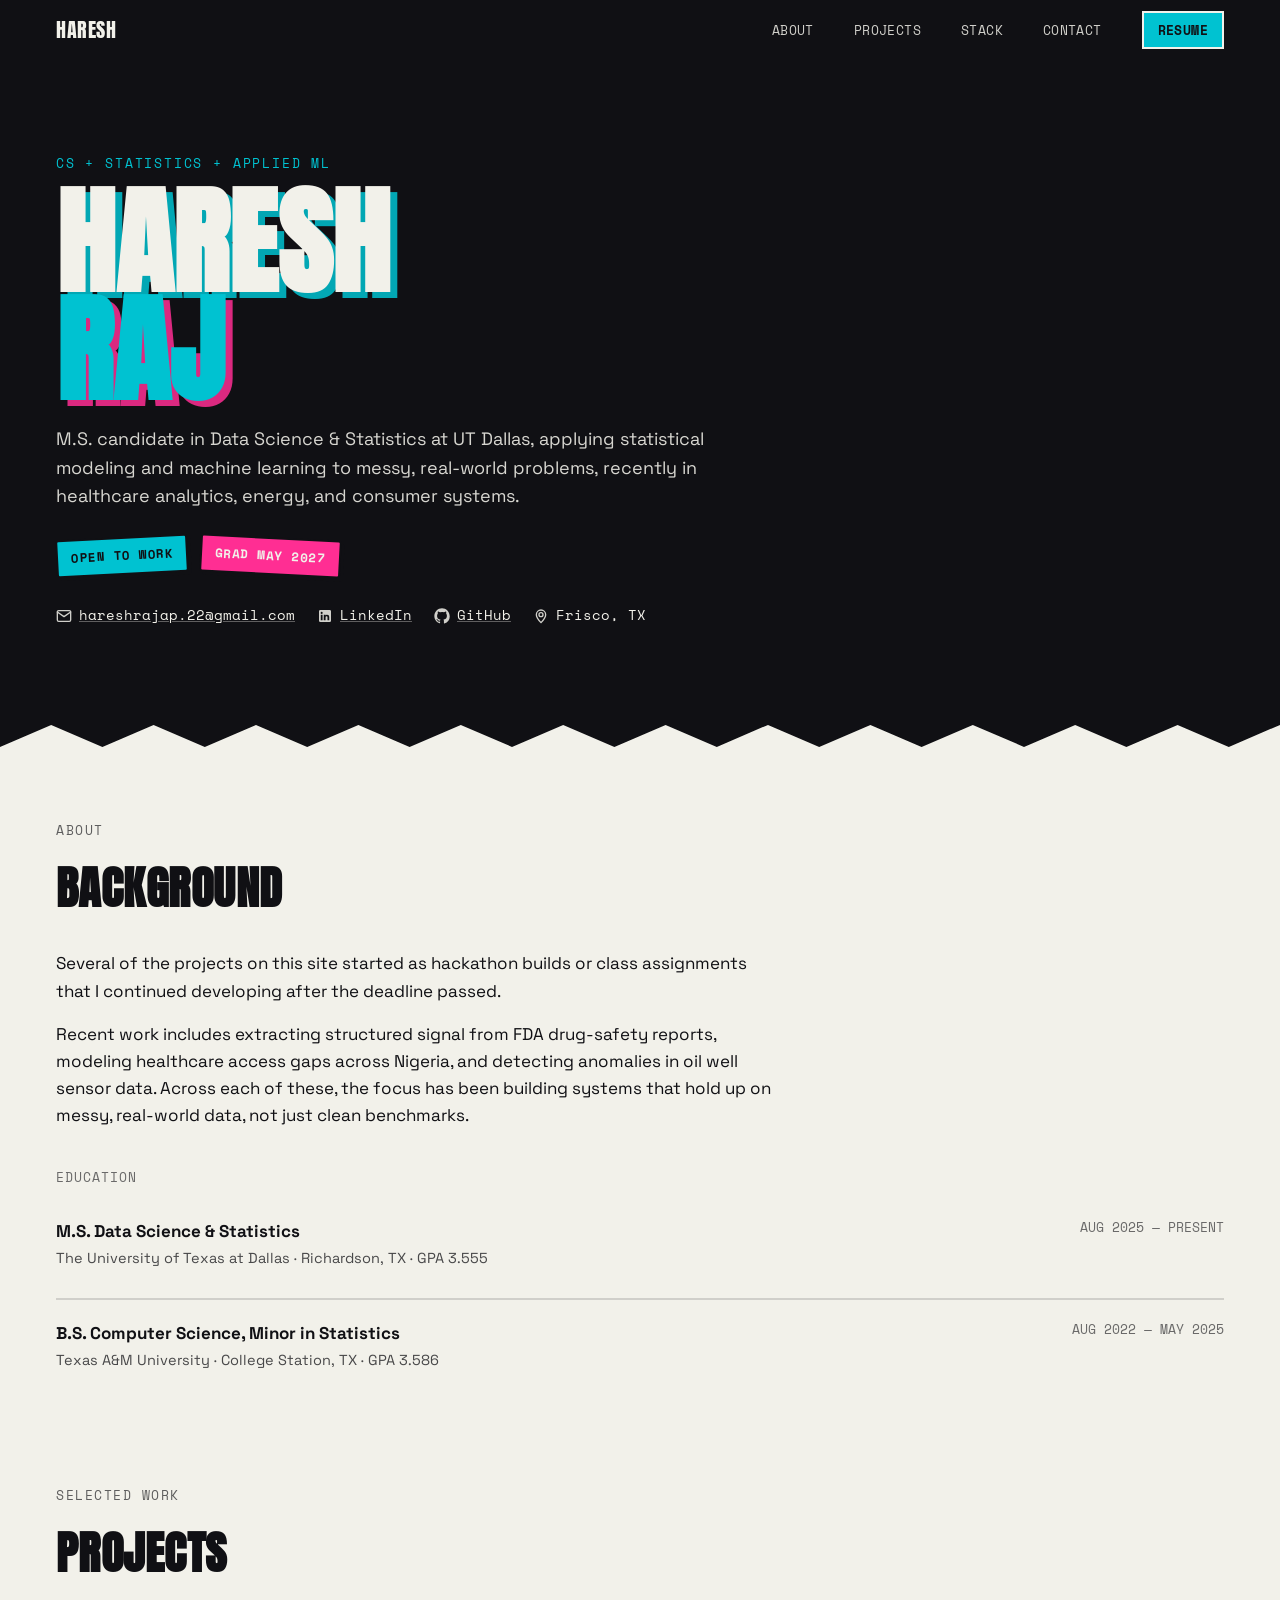
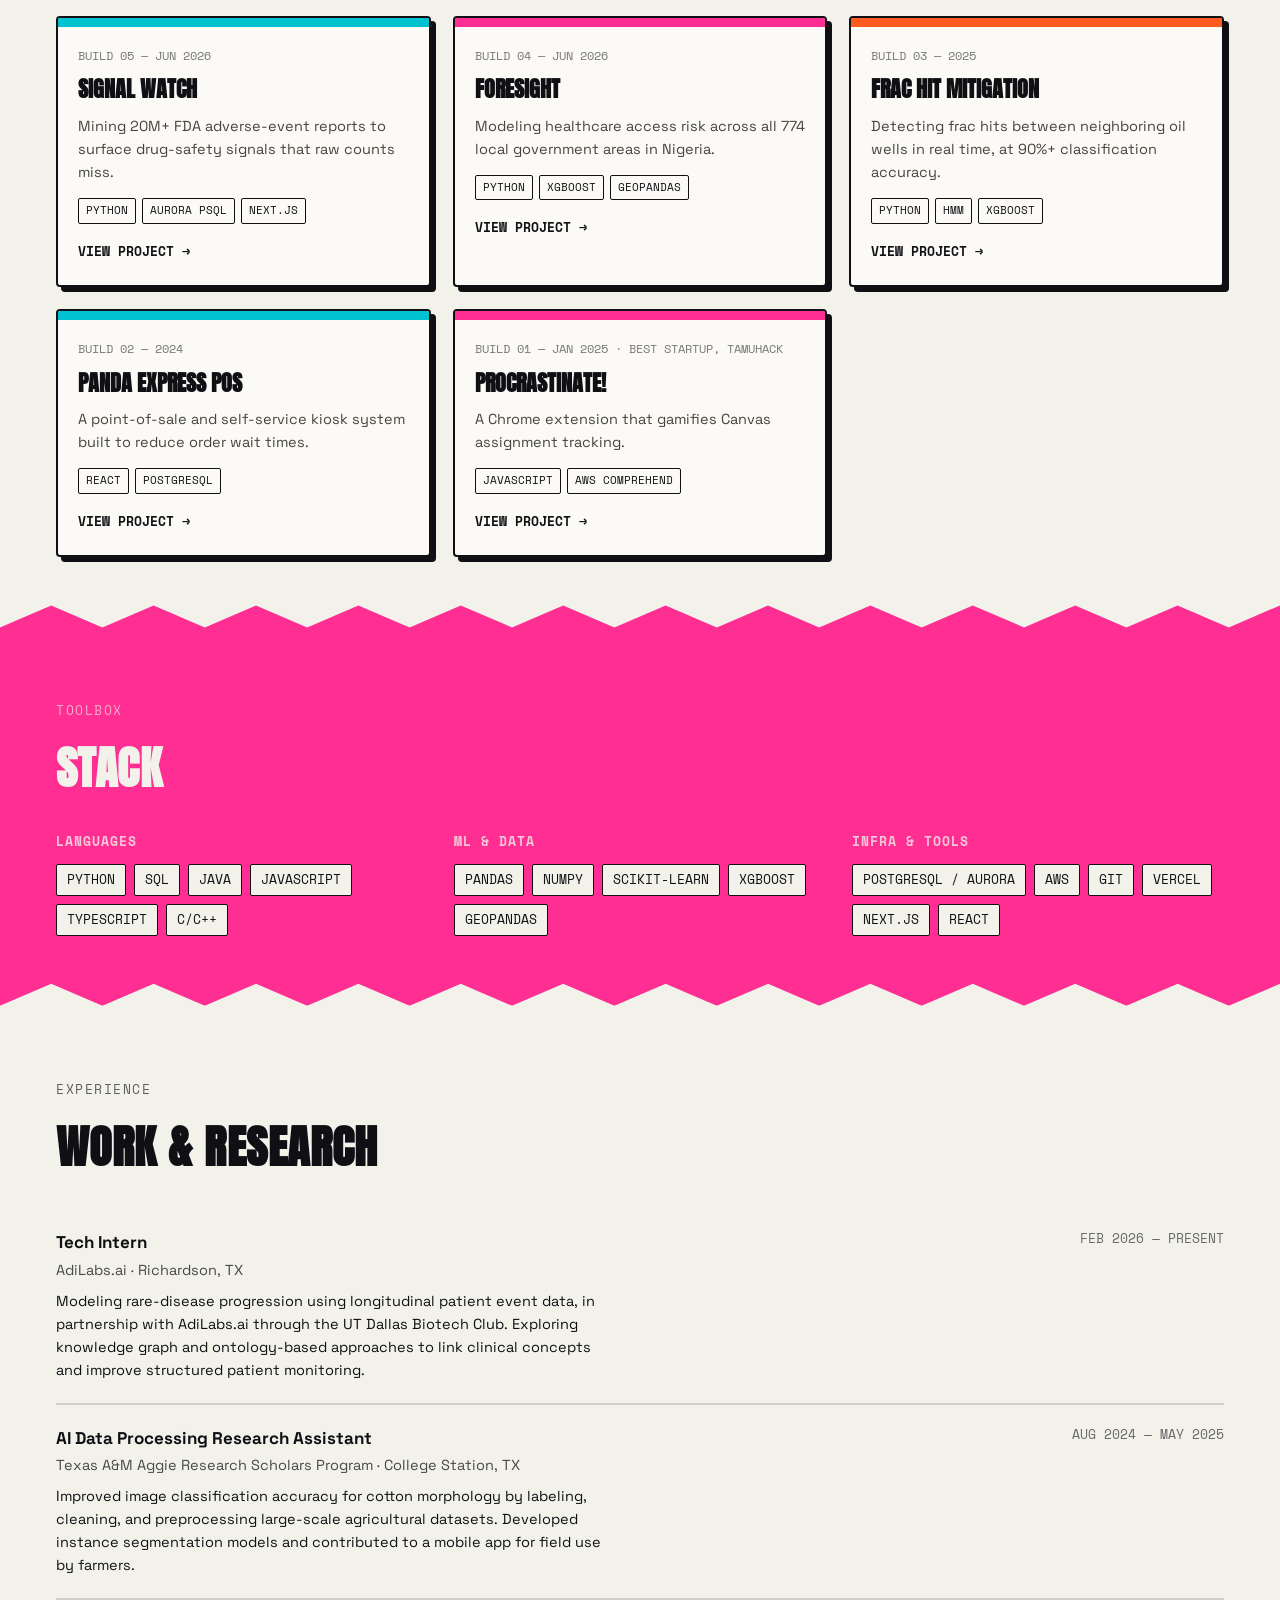
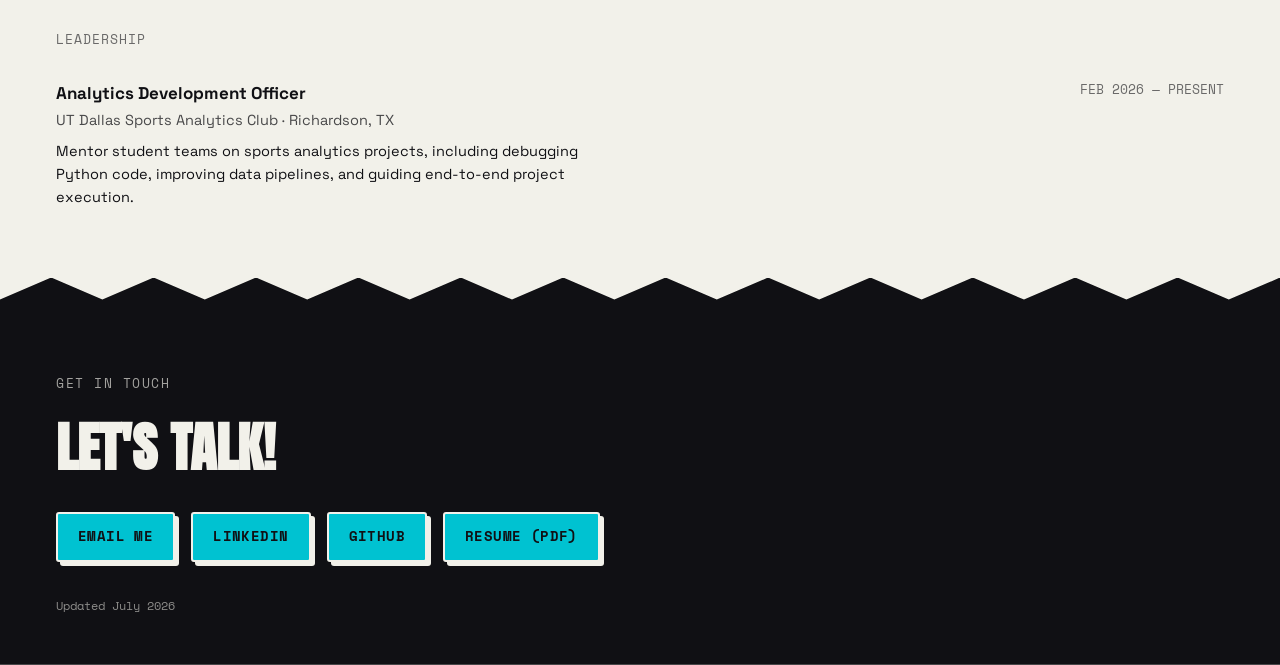
==== commit 2bdc9a61: "resume" ====
--- a/index.html
+++ b/index.html
@@ -8,24 +8,24 @@
 <link rel="preconnect" href="https://fonts.googleapis.com">
 <link rel="preconnect" href="https://fonts.gstatic.com" crossorigin>
 <link href="https://fonts.googleapis.com/css2?family=Anton&family=Space+Grotesk:wght@400;500;600;700&family=Space+Mono:wght@400;700&display=swap" rel="stylesheet">
-<link rel="icon" type="image/x-icon" href="assets/favicon/favicon.ico">
-<link rel="icon" type="image/png" sizes="32x32" href="assets/favicon/favicon-32x32.png">
-<link rel="icon" type="image/png" sizes="16x16" href="assets/favicon/favicon-16x16.png">
-<link rel="apple-touch-icon" sizes="180x180" href="assets/favicon/apple-touch-icon.png">
-<link rel="stylesheet" href="assets/style.css">
+<link rel="icon" type="image/x-icon" href="/assets/favicon/favicon.ico">
+<link rel="icon" type="image/png" sizes="32x32" href="/assets/favicon/favicon-32x32.png">
+<link rel="icon" type="image/png" sizes="16x16" href="/assets/favicon/favicon-16x16.png">
+<link rel="apple-touch-icon" sizes="180x180" href="/assets/favicon/apple-touch-icon.png">
+<link rel="stylesheet" href="/assets/style.css">
 </head>
 <body>
 
 <nav class="nav">
   <div class="nav-inner">
-    <a href="index.html" class="nav-logo">HARESH</a>
+    <a href="/" class="nav-logo">HARESH</a>
     <button class="nav-toggle mono" aria-label="Toggle menu">MENU</button>
     <ul class="nav-links">
-      <li><a href="#about">About</a></li>
-      <li><a href="#projects">Projects</a></li>
-      <li><a href="#stack">Stack</a></li>
-      <li><a href="#contact">Contact</a></li>
-      <li><a class="btn-sm" href="assets/Haresh_Raj_Resume.pdf" target="_blank" rel="noopener">Resume</a></li>
+      <li><a href="/about">About</a></li>
+      <li><a href="/projects">Projects</a></li>
+      <li><a href="/stack">Stack</a></li>
+      <li><a href="/contact">Contact</a></li>
+      <li><a class="btn-sm" href="/assets/Haresh_Raj_Resume.pdf" target="_blank" rel="noopener">Resume</a></li>
     </ul>
   </div>
 </nav>
@@ -78,7 +78,7 @@
         <span class="exp-role">M.S. Data Science &amp; Statistics</span>
         <span class="exp-date mono">AUG 2025 — PRESENT</span>
       </div>
-      <p class="exp-org">The University of Texas at Dallas · Richardson, TX</p>
+      <p class="exp-org">The University of Texas at Dallas · Richardson, TX · GPA 3.555</p>
     </div>
     <div class="exp-entry">
       <div class="exp-head">
@@ -96,7 +96,7 @@
     <h2 class="section-title">Projects</h2>
     <div class="proj-grid">
 
-      <a class="card" href="projects/signal-watch.html">
+      <a class="card" href="/projects/signal-watch">
         <div class="card-strip" style="background: var(--cyan);"></div>
         <div class="card-body">
           <p class="card-file mono">BUILD 05 — JUN 2026</p>
@@ -107,7 +107,7 @@
         </div>
       </a>
 
-      <a class="card" href="projects/foresight.html">
+      <a class="card" href="/projects/foresight">
         <div class="card-strip" style="background: var(--pink);"></div>
         <div class="card-body">
           <p class="card-file mono">BUILD 04 — JUN 2026</p>
@@ -118,7 +118,7 @@
         </div>
       </a>
 
-      <a class="card" href="projects/frac-hit-mitigation.html">
+      <a class="card" href="/projects/frac-hit-mitigation">
         <div class="card-strip" style="background: var(--orange);"></div>
         <div class="card-body">
           <p class="card-file mono">BUILD 03 — 2025</p>
@@ -129,7 +129,7 @@
         </div>
       </a>
 
-      <a class="card" href="projects/panda-express-pos.html">
+      <a class="card" href="/projects/panda-express-pos">
         <div class="card-strip" style="background: var(--cyan);"></div>
         <div class="card-body">
           <p class="card-file mono">BUILD 02 — 2024</p>
@@ -140,7 +140,7 @@
         </div>
       </a>
 
-      <a class="card" href="projects/procrastinate.html">
+      <a class="card" href="/projects/procrastinate">
         <div class="card-strip" style="background: var(--pink);"></div>
         <div class="card-body">
           <p class="card-file mono">BUILD 01 — JAN 2025 · BEST STARTUP, TAMUHACK</p>
@@ -225,12 +225,12 @@
       <a class="btn on-dark" href="mailto:hareshrajap.22@gmail.com">Email me</a>
       <a class="btn on-dark" href="https://linkedin.com/in/haresh-raj-2aa63824a/" target="_blank" rel="noopener">LinkedIn</a>
       <a class="btn on-dark" href="https://github.com/hareshraj" target="_blank" rel="noopener">GitHub</a>
-      <a class="btn on-dark" href="assets/Haresh_Raj_Resume.pdf" target="_blank" rel="noopener">Resume (PDF)</a>
+      <a class="btn on-dark" href="/assets/Haresh_Raj_Resume.pdf" target="_blank" rel="noopener">Resume (PDF)</a>
     </div>
     <p class="footer-bottom">Updated July 2026</p>
   </div>
 </footer>
 
-<script src="assets/main.js"></script>
+<script src="/assets/main.js"></script>
 </body>
 </html>
--- a/assets/style.css
+++ b/assets/style.css
@@ -1,9 +1,3 @@
-/* ============================================
-   Haresh Raj — Portfolio
-   Design system: bold color-blocked panels,
-   halftone texture, jagged panel seams, sticker tags.
-   ============================================ */
-
 :root{
   --ink: #101014;
   --paper: #F2F1EA;
@@ -12,7 +6,6 @@
   --cyan: #00C2D1;
   --line: rgba(16,16,20,0.14);
 
-  /* color roles: cyan primary, pink secondary, orange used sparingly as a third accent */
   --primary: var(--cyan);
   --secondary: var(--pink);
   --tertiary: var(--orange);
@@ -184,7 +177,6 @@
 .panel-orange{ background: var(--orange); color: var(--ink); }
 .panel-paper{ background: var(--paper); color: var(--ink); }
 
-/* jagged seam biting into the section above */
 .zig-top{
   margin-top: -22px;
   clip-path: polygon(
@@ -217,9 +209,6 @@
 }
 
 /* ---------- reveal ---------- */
-/* Visible by default. JS adds .pre on load (hides, ready to animate),
-   then .in on scroll-into-view. If JS fails to load, content just
-   stays visible with no animation, instead of staying hidden forever. */
 .reveal.pre{ opacity: 0; transform: translateY(16px); }
 .reveal.pre.in{ opacity: 1; transform: none; }
 .reveal{ transition: opacity 0.55s ease, transform 0.55s ease; }
@@ -398,7 +387,7 @@
   border-radius: 4px;
   background: #FBFAF6;
   box-shadow: 6px 6px 0 var(--ink);
-  aspect-ratio: 16/10;
+  aspect-ratio: 16/9;
   overflow: hidden;
   margin: -66px 0 0;
 }
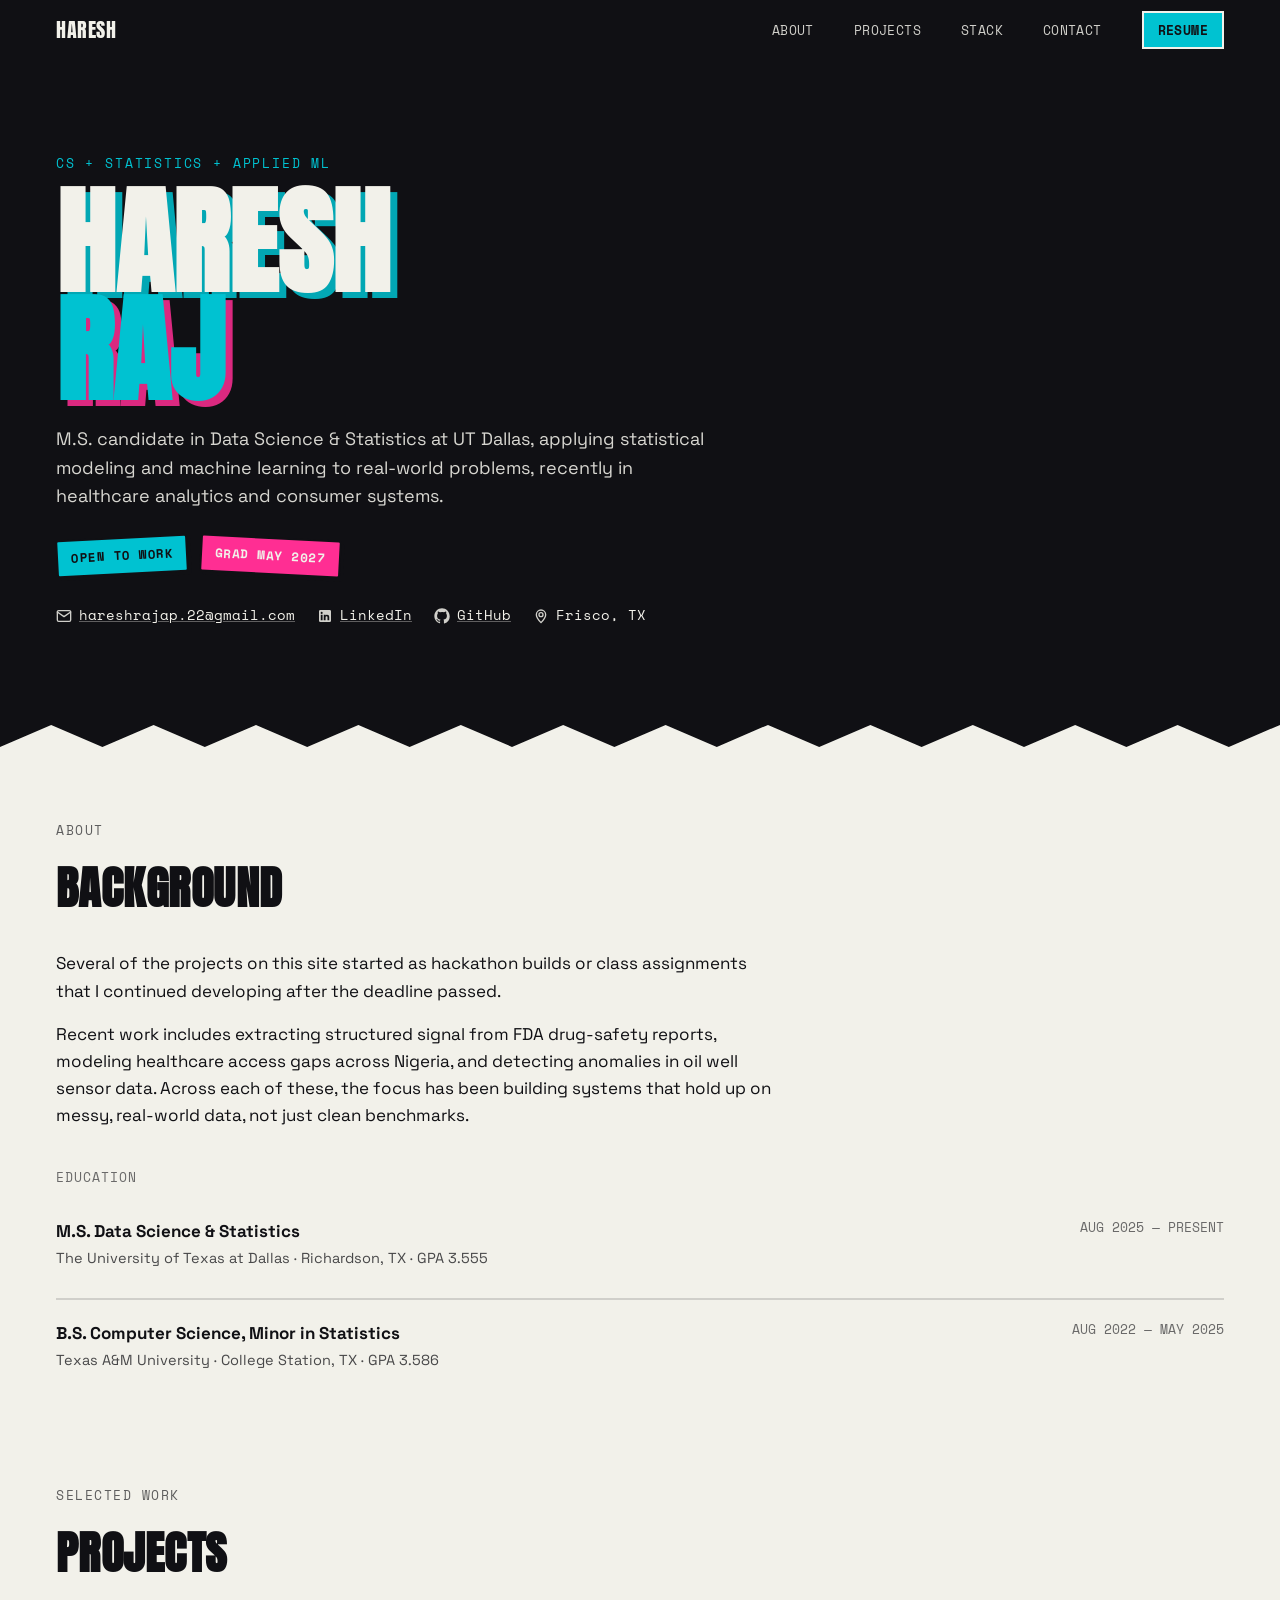
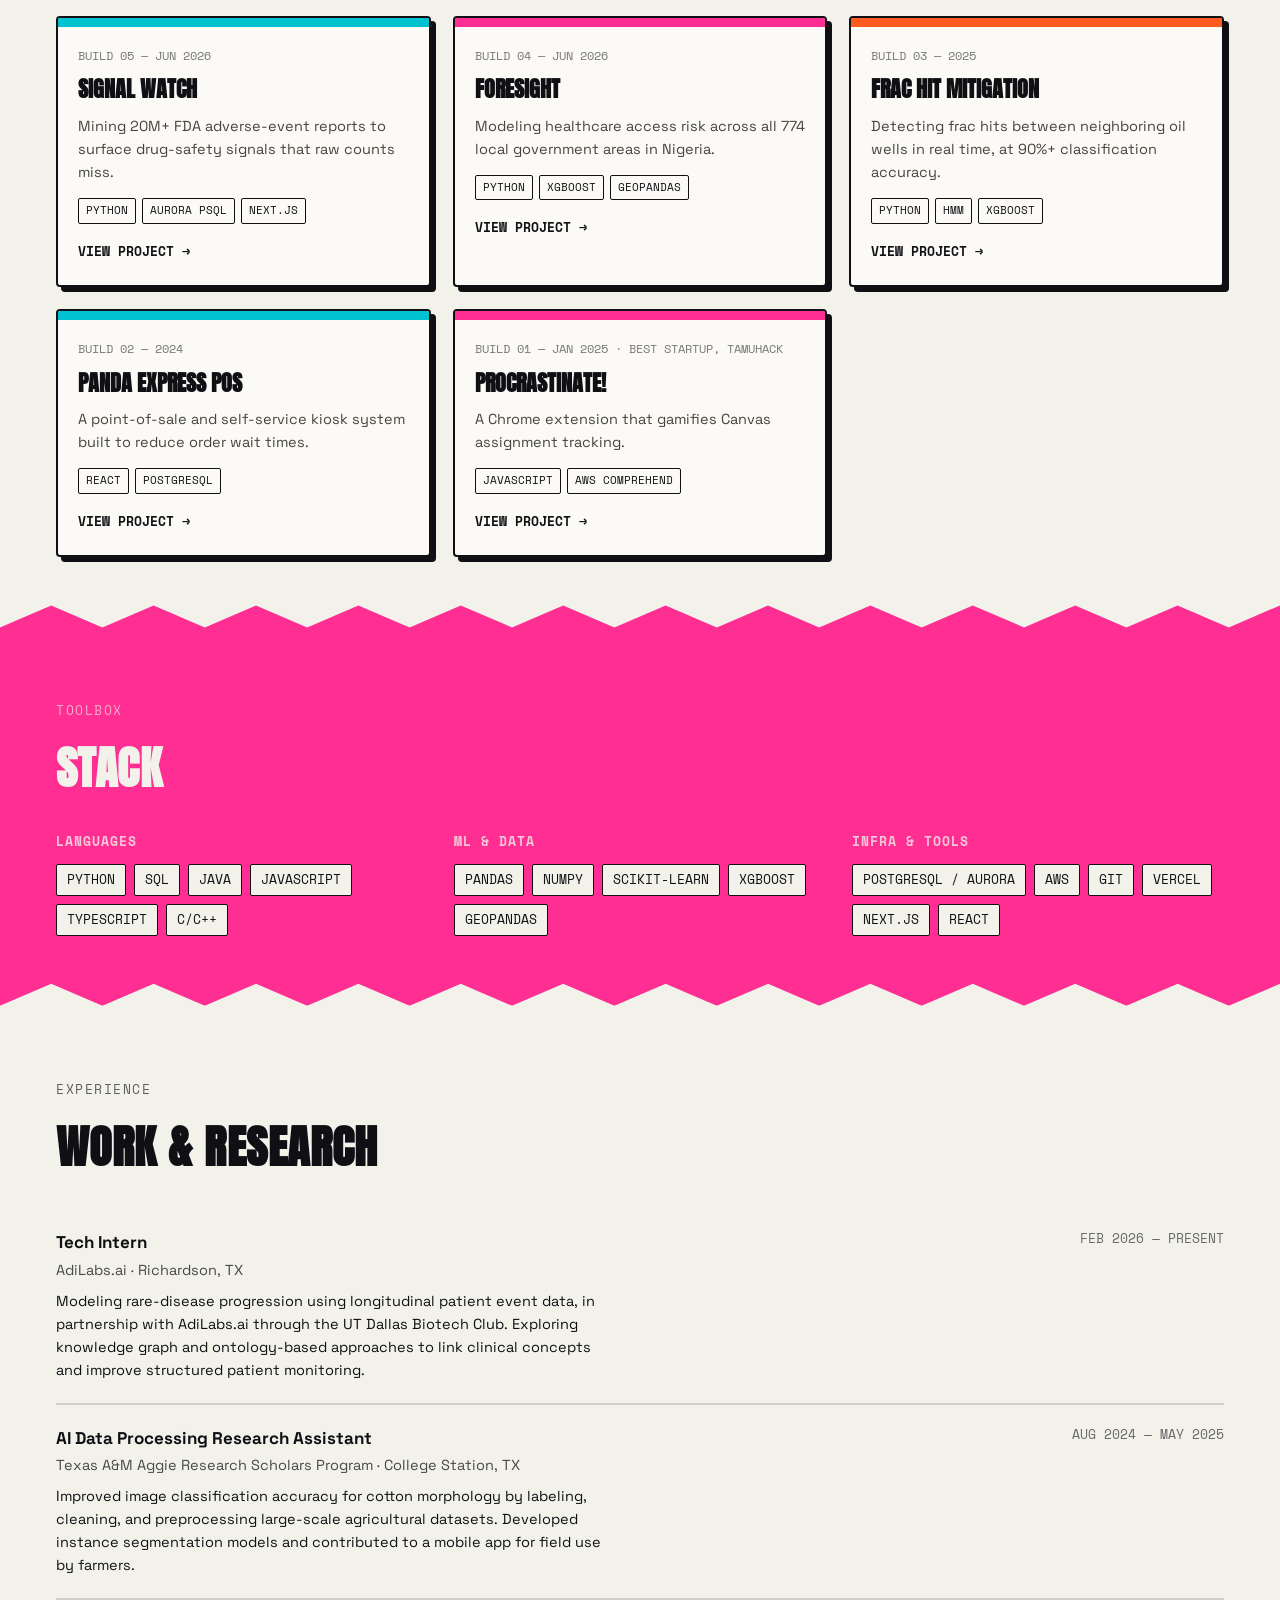
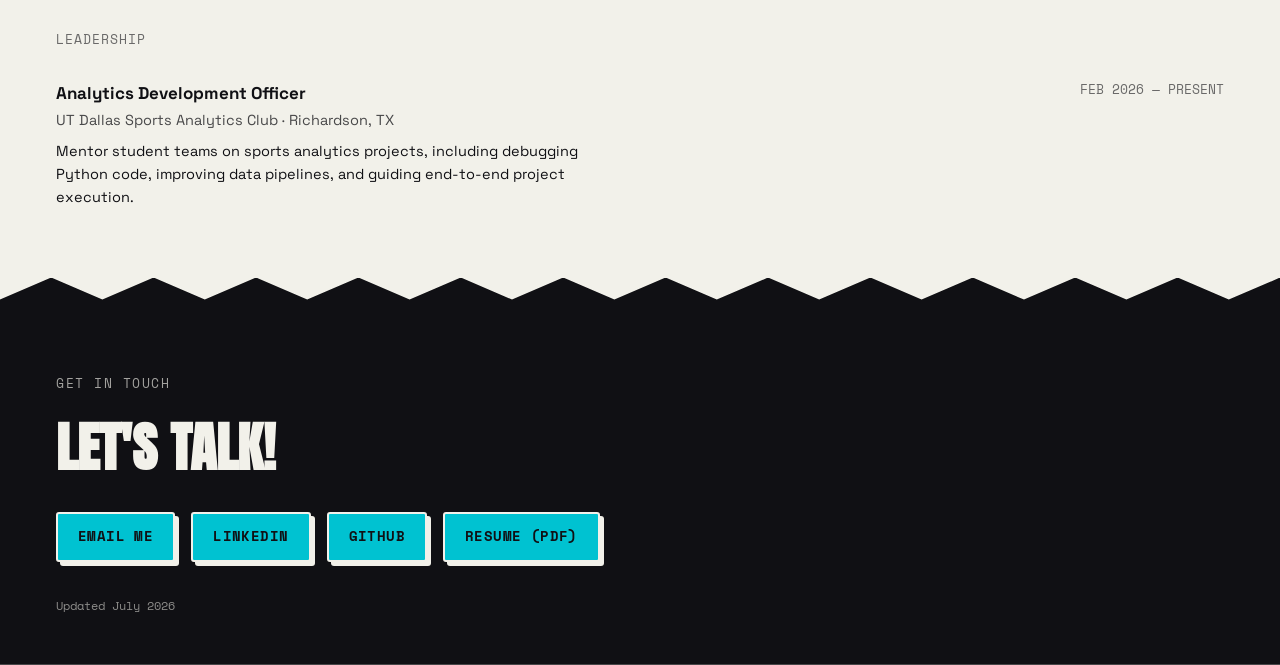
==== commit e7fa03c4: "descriptions" ====
--- a/index.html
+++ b/index.html
@@ -37,7 +37,7 @@
       <span class="line l1" data-text="HARESH">HARESH</span>
       <span class="line l2" data-text="RAJ">RAJ</span>
     </h1>
-    <p class="hero-sub">M.S. candidate in Data Science &amp; Statistics at UT Dallas, applying statistical modeling and machine learning to messy, real-world problems, recently in healthcare analytics, energy, and consumer systems.</p>
+    <p class="hero-sub">M.S. candidate in Data Science &amp; Statistics at UT Dallas, applying statistical modeling and machine learning to real-world problems, recently in healthcare analytics and consumer systems.</p>
     <div class="hero-badges">
       <span class="sticker">Open to work</span>
       <span class="sticker secondary" style="transform: rotate(3deg);">Grad May 2027</span>
--- a/assets/style.css
+++ b/assets/style.css
@@ -6,6 +6,7 @@
   --cyan: #00C2D1;
   --line: rgba(16,16,20,0.14);
 
+  /* color roles: cyan primary, pink secondary, orange used sparingly as a third accent */
   --primary: var(--cyan);
   --secondary: var(--pink);
   --tertiary: var(--orange);
@@ -177,6 +178,7 @@
 .panel-orange{ background: var(--orange); color: var(--ink); }
 .panel-paper{ background: var(--paper); color: var(--ink); }
 
+/* jagged seam biting into the section above */
 .zig-top{
   margin-top: -22px;
   clip-path: polygon(
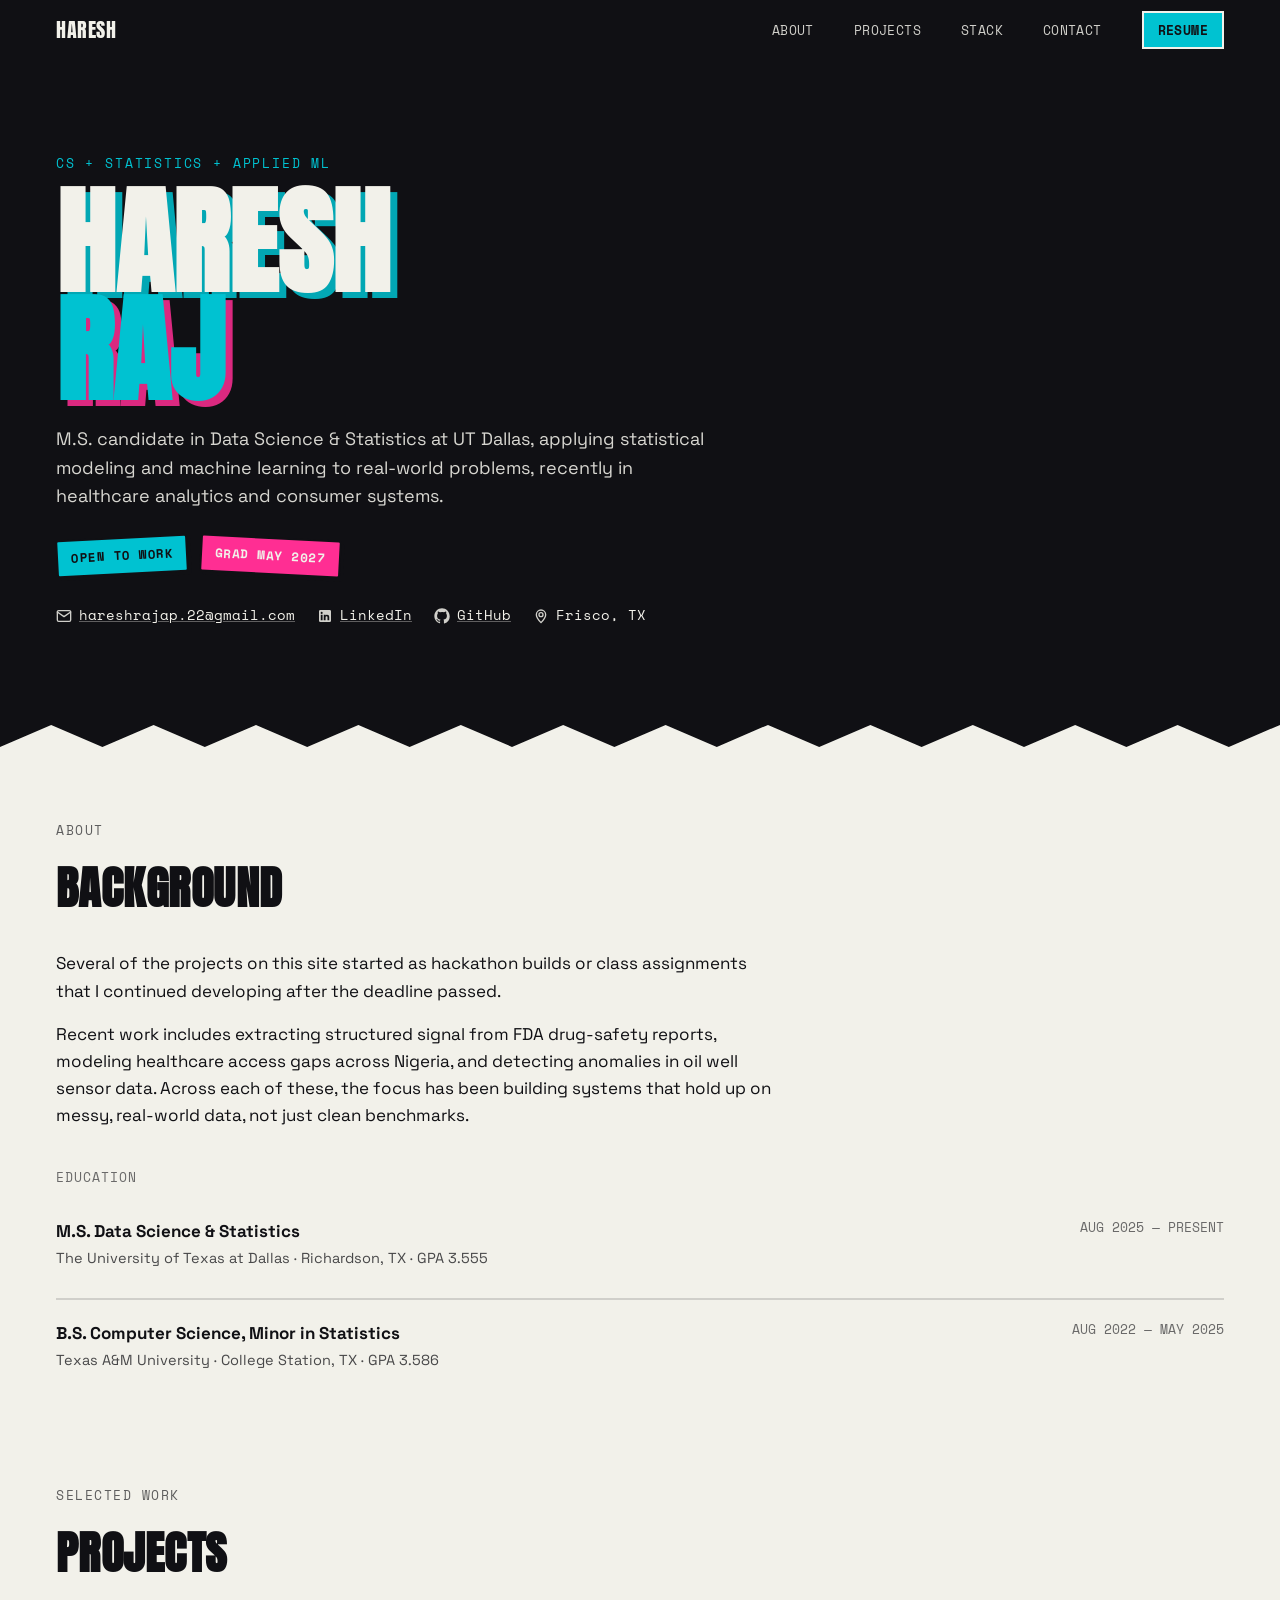
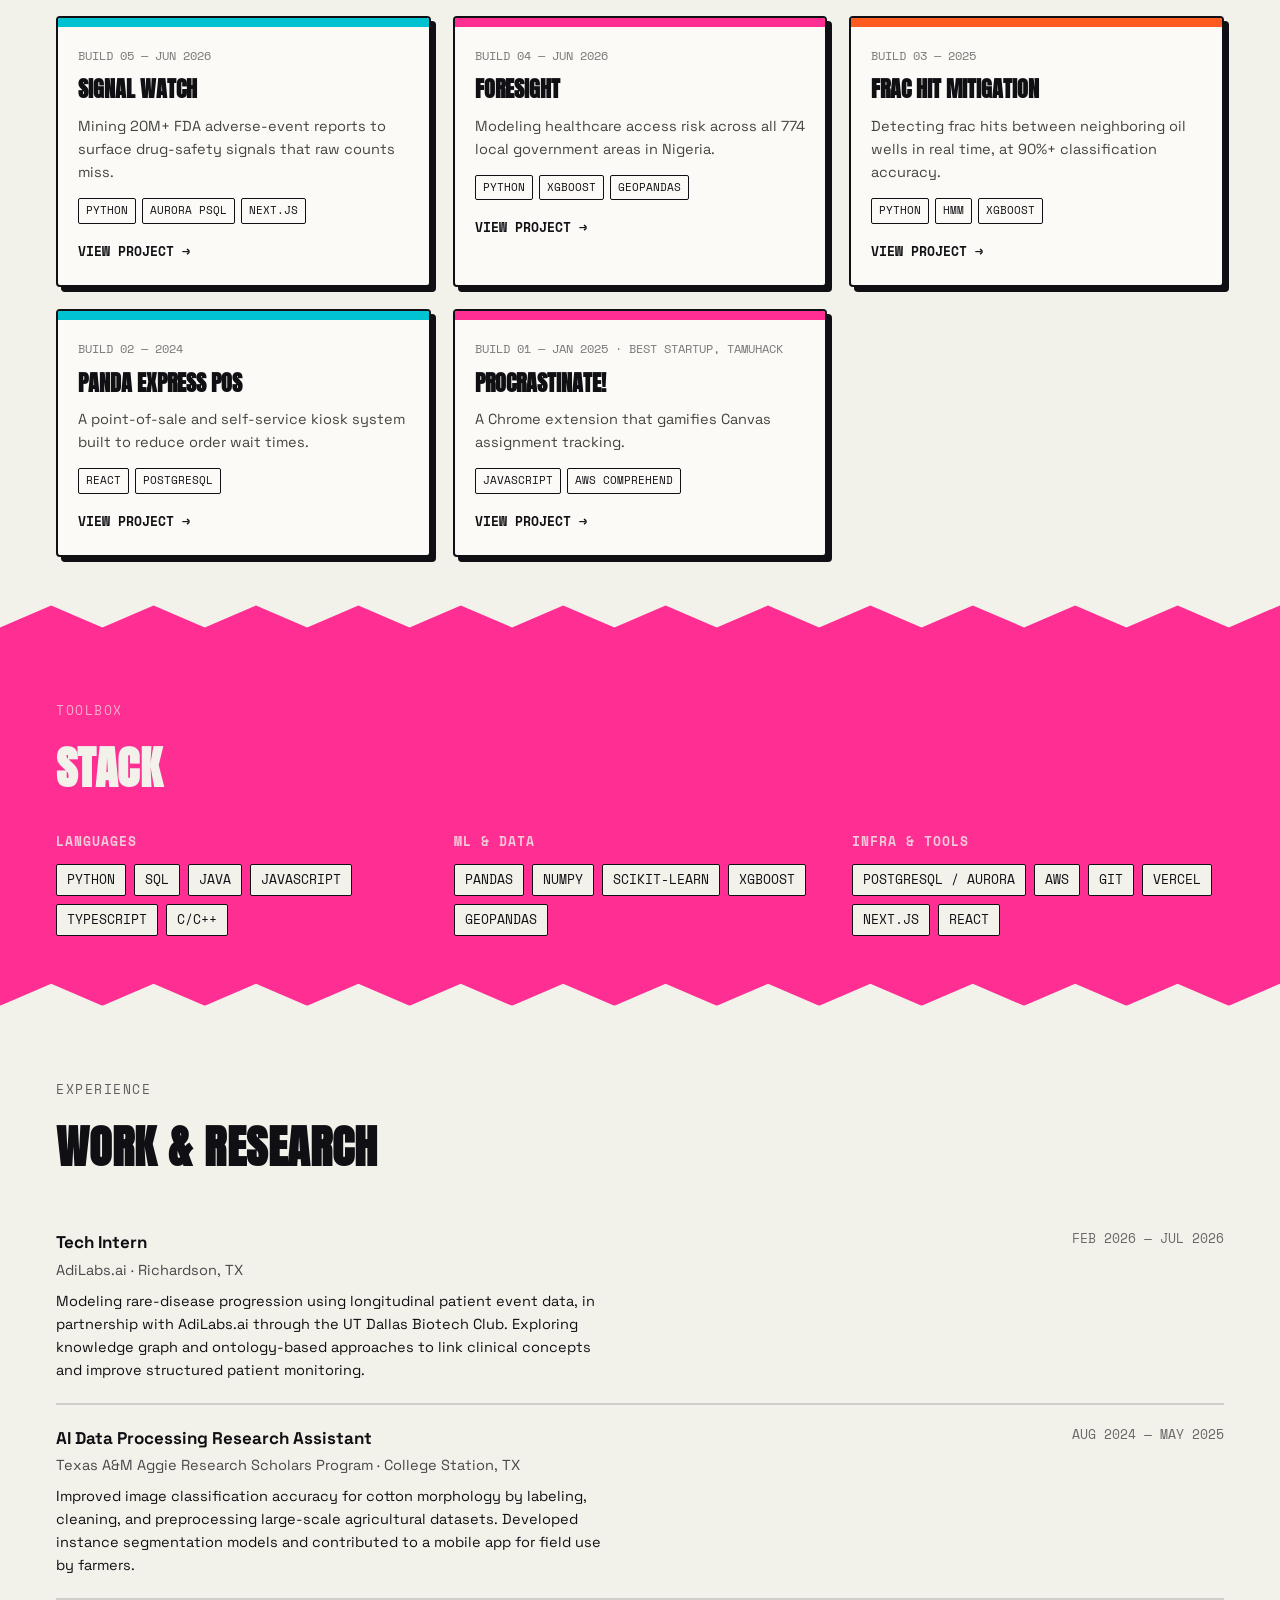
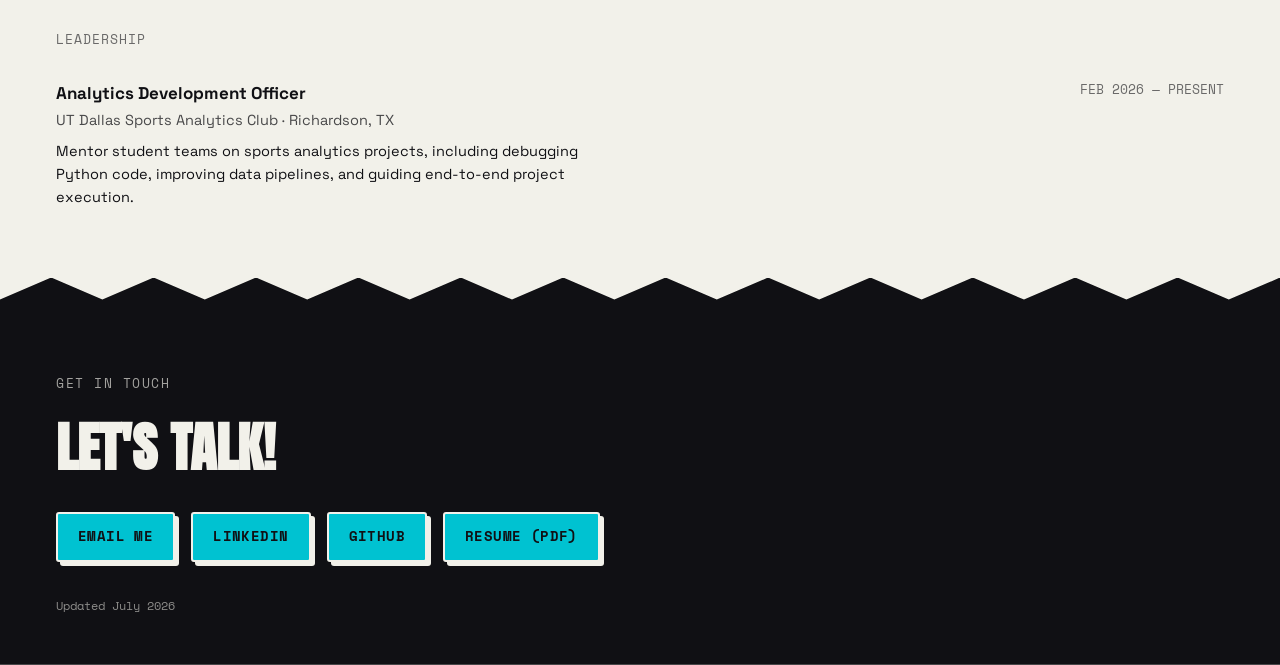
==== commit 8e4b71c7: "home fix" ====
--- a/index.html
+++ b/index.html
@@ -190,7 +190,7 @@
     <div class="exp-entry">
       <div class="exp-head">
         <span class="exp-role">Tech Intern</span>
-        <span class="exp-date mono">FEB 2026 — PRESENT</span>
+        <span class="exp-date mono">FEB 2026 — JUL 2026</span>
       </div>
       <p class="exp-org">AdiLabs.ai · Richardson, TX</p>
       <p class="exp-desc">Modeling rare-disease progression using longitudinal patient event data, in partnership with AdiLabs.ai through the UT Dallas Biotech Club. Exploring knowledge graph and ontology-based approaches to link clinical concepts and improve structured patient monitoring.</p>
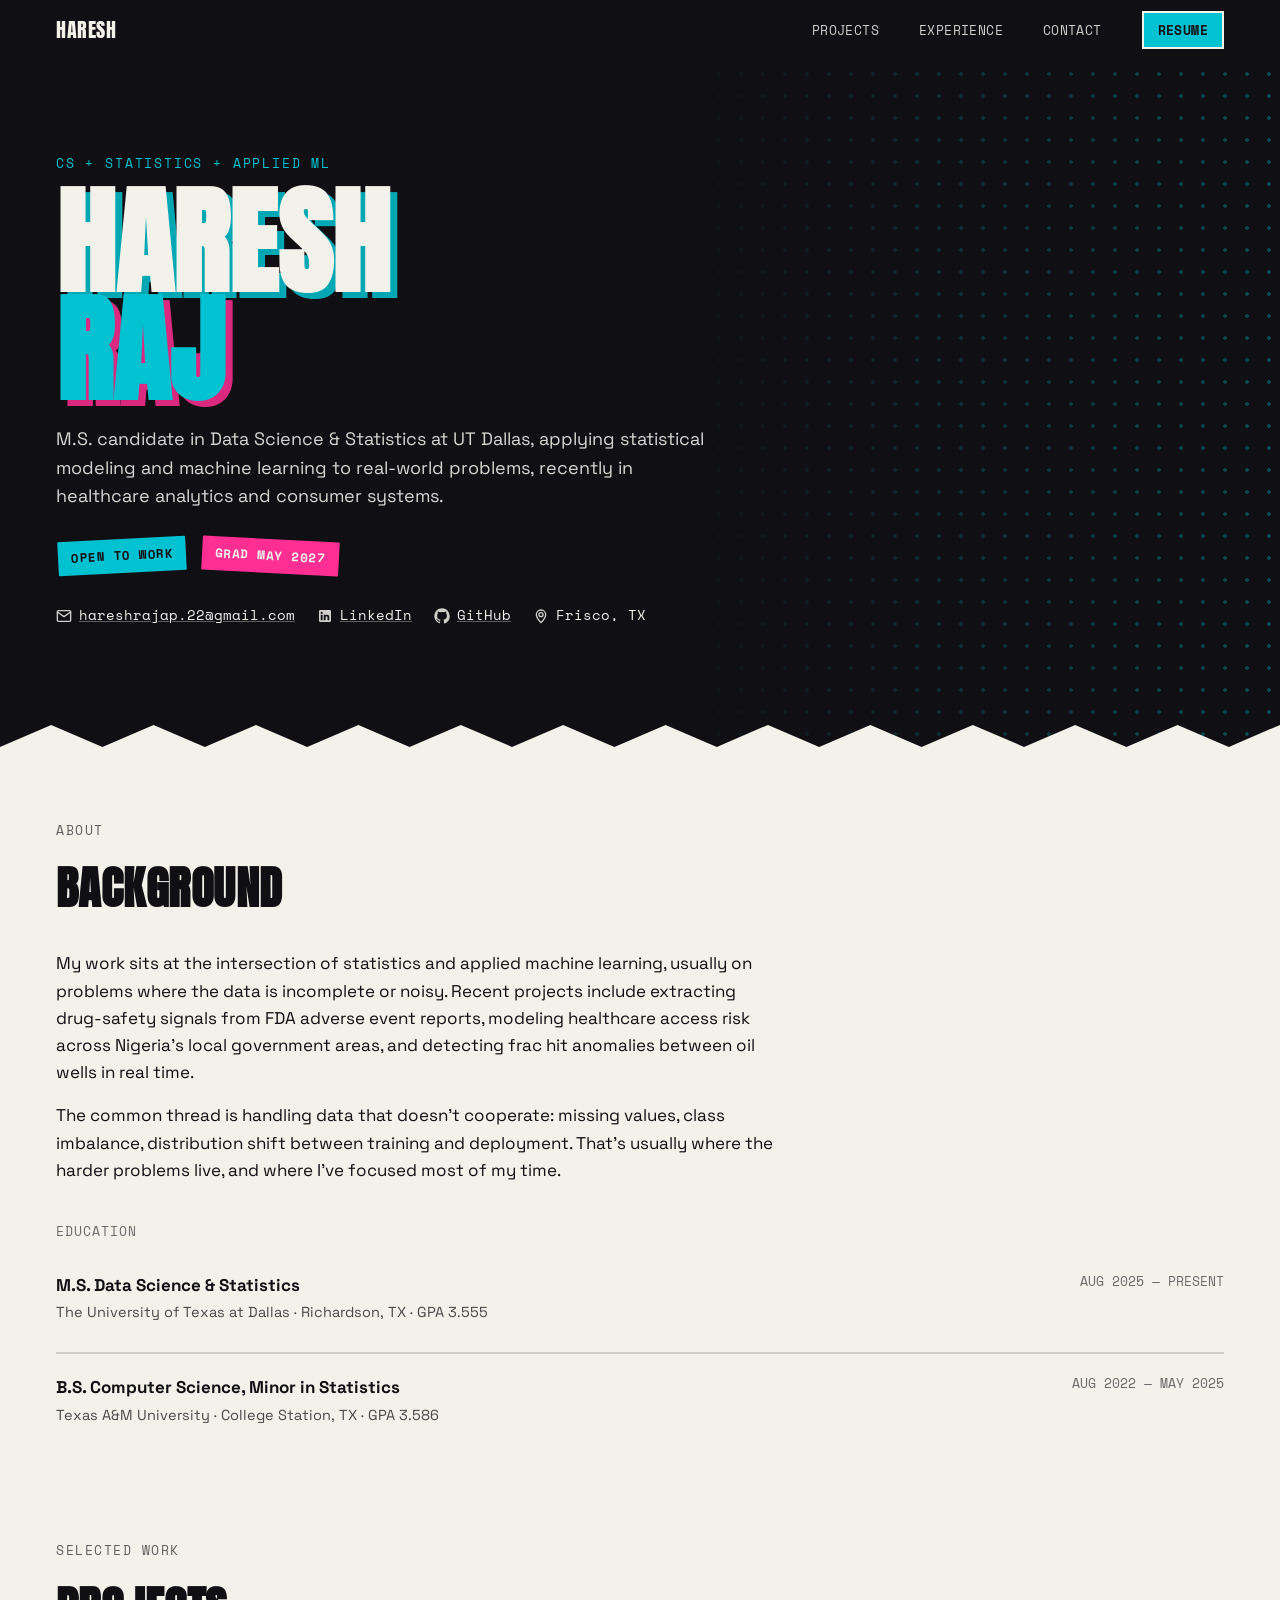
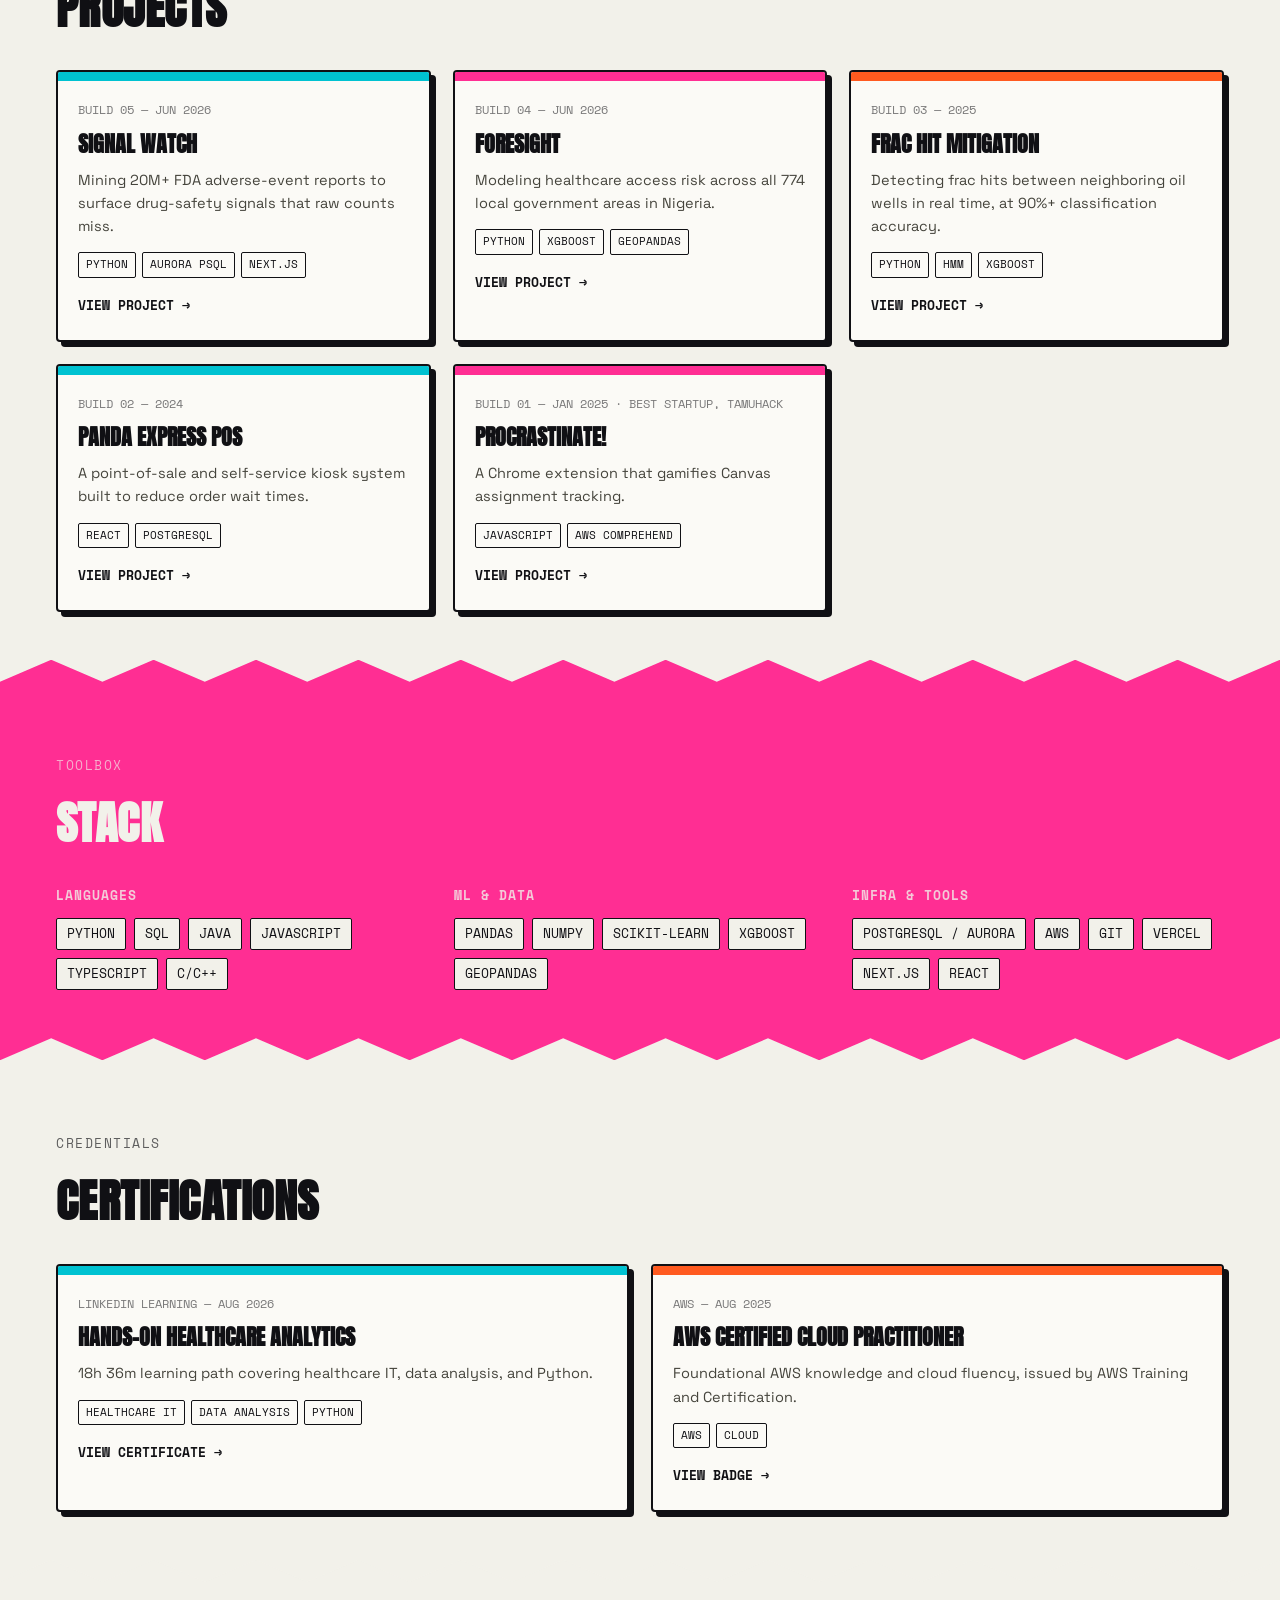
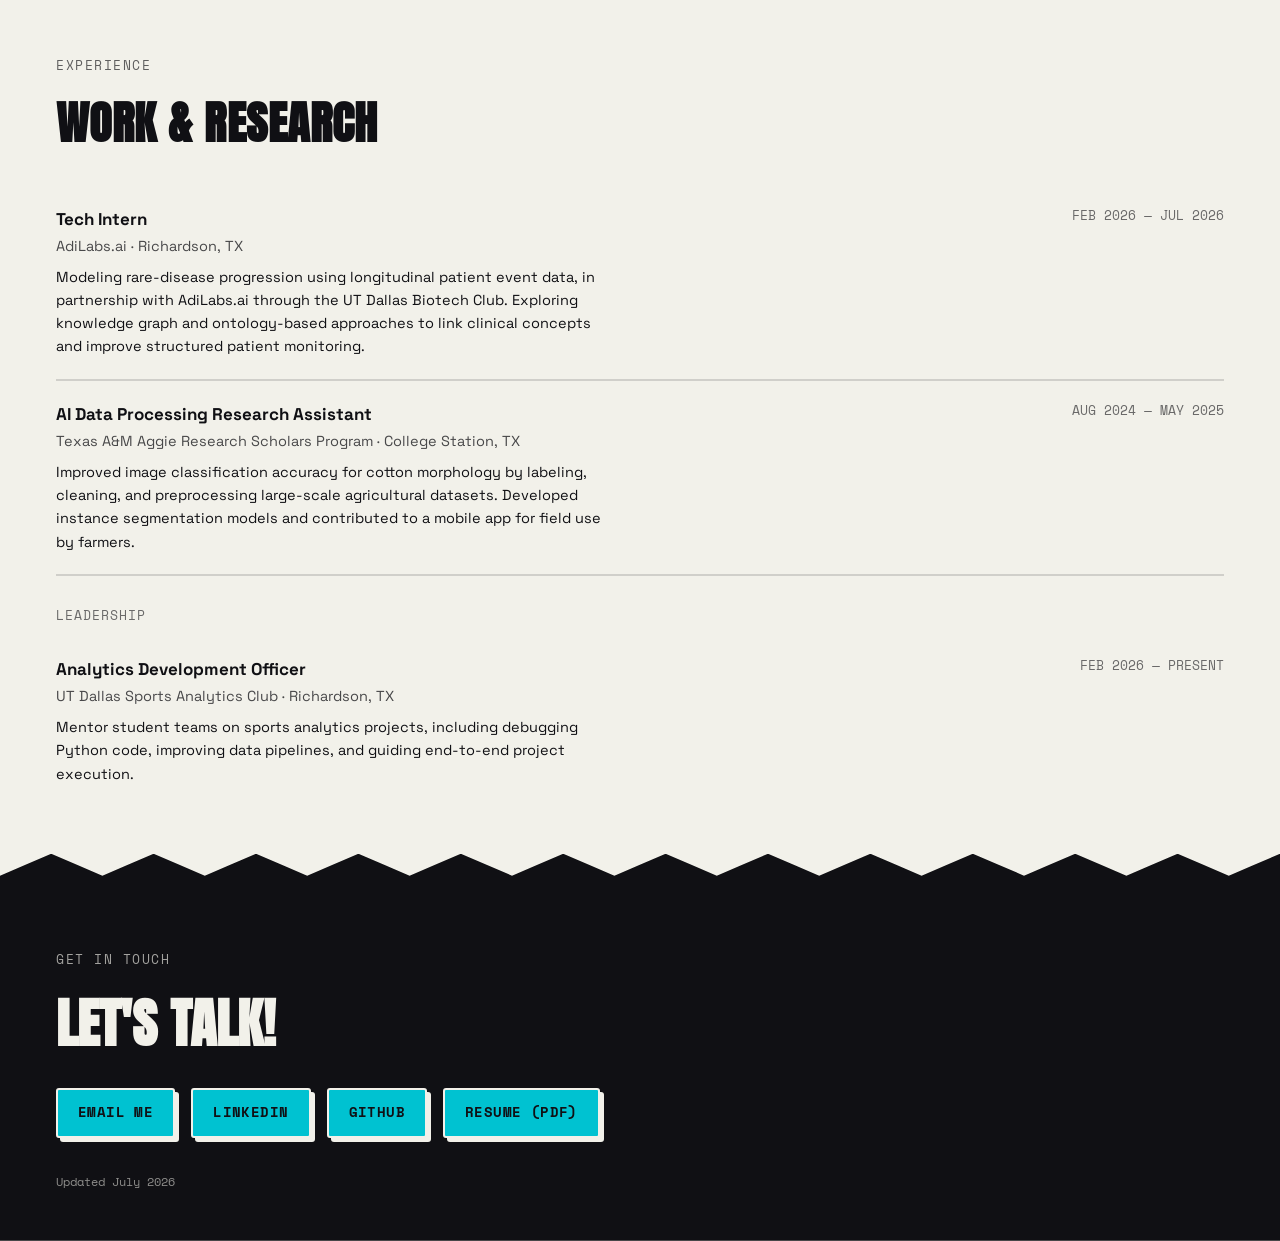
==== commit 203939f0: "certifications" ====
--- a/index.html
+++ b/index.html
@@ -21,10 +21,9 @@
     <a href="/" class="nav-logo">HARESH</a>
     <button class="nav-toggle mono" aria-label="Toggle menu">MENU</button>
     <ul class="nav-links">
-      <li><a href="/about">About</a></li>
-      <li><a href="/projects">Projects</a></li>
-      <li><a href="/stack">Stack</a></li>
-      <li><a href="/contact">Contact</a></li>
+      <li><a href="#projects">Projects</a></li>
+      <li><a href="#experience">Experience</a></li>
+      <li><a href="#contact">Contact</a></li>
       <li><a class="btn-sm" href="/assets/Haresh_Raj_Resume.pdf" target="_blank" rel="noopener">Resume</a></li>
     </ul>
   </div>
@@ -68,8 +67,8 @@
     <p class="eyebrow">About</p>
     <h2 class="section-title">Background</h2>
     <div class="about-text">
-      <p>Several of the projects on this site started as hackathon builds or class assignments that I continued developing after the deadline passed.</p>
-      <p>Recent work includes extracting structured signal from FDA drug-safety reports, modeling healthcare access gaps across Nigeria, and detecting anomalies in oil well sensor data. Across each of these, the focus has been building systems that hold up on messy, real-world data, not just clean benchmarks.</p>
+      <p>My work sits at the intersection of statistics and applied machine learning, usually on problems where the data is incomplete or noisy. Recent projects include extracting drug-safety signals from FDA adverse event reports, modeling healthcare access risk across Nigeria's local government areas, and detecting frac hit anomalies between oil wells in real time.</p>
+      <p>The common thread is handling data that doesn't cooperate: missing values, class imbalance, distribution shift between training and deployment. That's usually where the harder problems live, and where I've focused most of my time.</p>
     </div>
 
     <p class="proj-section-label" style="margin-top:38px;">Education</p>
@@ -182,7 +181,39 @@
   </div>
 </section>
 
-<section class="panel-paper zig-top reveal">
+<section id="certifications" class="panel-paper zig-top reveal">
+  <div class="wrap">
+    <p class="eyebrow">Credentials</p>
+    <h2 class="section-title">Certifications</h2>
+    <div class="proj-grid">
+
+      <a class="card" href="https://www.linkedin.com/learning/certificates/dfa3abe1461637dfec3262927ce3920874e995ba2fb0c956b098c65ec2b6db86" target="_blank" rel="noopener">
+        <div class="card-strip" style="background: var(--cyan);"></div>
+        <div class="card-body">
+          <p class="card-file mono">LINKEDIN LEARNING — AUG 2026</p>
+          <h3 class="card-title">Hands-On Healthcare Analytics</h3>
+          <p class="card-tagline">18h 36m learning path covering healthcare IT, data analysis, and Python.</p>
+          <div class="card-tags"><span class="chip">Healthcare IT</span><span class="chip">Data Analysis</span><span class="chip">Python</span></div>
+          <span class="card-link">View certificate →</span>
+        </div>
+      </a>
+
+      <a class="card" href="https://www.credly.com/badges/551e2e8a-cbe4-4c98-9a00-c0559f0a88a3" target="_blank" rel="noopener">
+        <div class="card-strip" style="background: var(--orange);"></div>
+        <div class="card-body">
+          <p class="card-file mono">AWS — AUG 2025</p>
+          <h3 class="card-title">AWS Certified Cloud Practitioner</h3>
+          <p class="card-tagline">Foundational AWS knowledge and cloud fluency, issued by AWS Training and Certification.</p>
+          <div class="card-tags"><span class="chip">AWS</span><span class="chip">Cloud</span></div>
+          <span class="card-link">View badge →</span>
+        </div>
+      </a>
+
+    </div>
+  </div>
+</section>
+
+<section id="experience" class="panel-paper zig-top reveal">
   <div class="wrap">
     <p class="eyebrow">Experience</p>
     <h2 class="section-title">Work &amp; Research</h2>
--- a/assets/style.css
+++ b/assets/style.css
@@ -223,6 +223,26 @@
   position: relative;
   overflow: hidden;
 }
+
+.hero::after{
+  content: "";
+  position: absolute;
+  top: 0;
+  right: 0;
+  width: 55%;
+  height: 100%;
+  background-image: radial-gradient(circle, var(--cyan) 1.6px, transparent 1.6px);
+  background-size: 22px 22px;
+  -webkit-mask-image: linear-gradient(to left, rgba(0,0,0,0.9) 0%, rgba(0,0,0,0.5) 45%, transparent 85%);
+  mask-image: linear-gradient(to left, rgba(0,0,0,0.9) 0%, rgba(0,0,0,0.5) 45%, transparent 85%);
+  opacity: 0.35;
+  pointer-events: none;
+  z-index: 0;
+}
+
+@media (max-width: 720px){
+  .hero::after{ display: none; }
+}
 .hero-inner{ position: relative; z-index: 2; }
 .hero-eyebrow{
   font-family: var(--font-mono);
